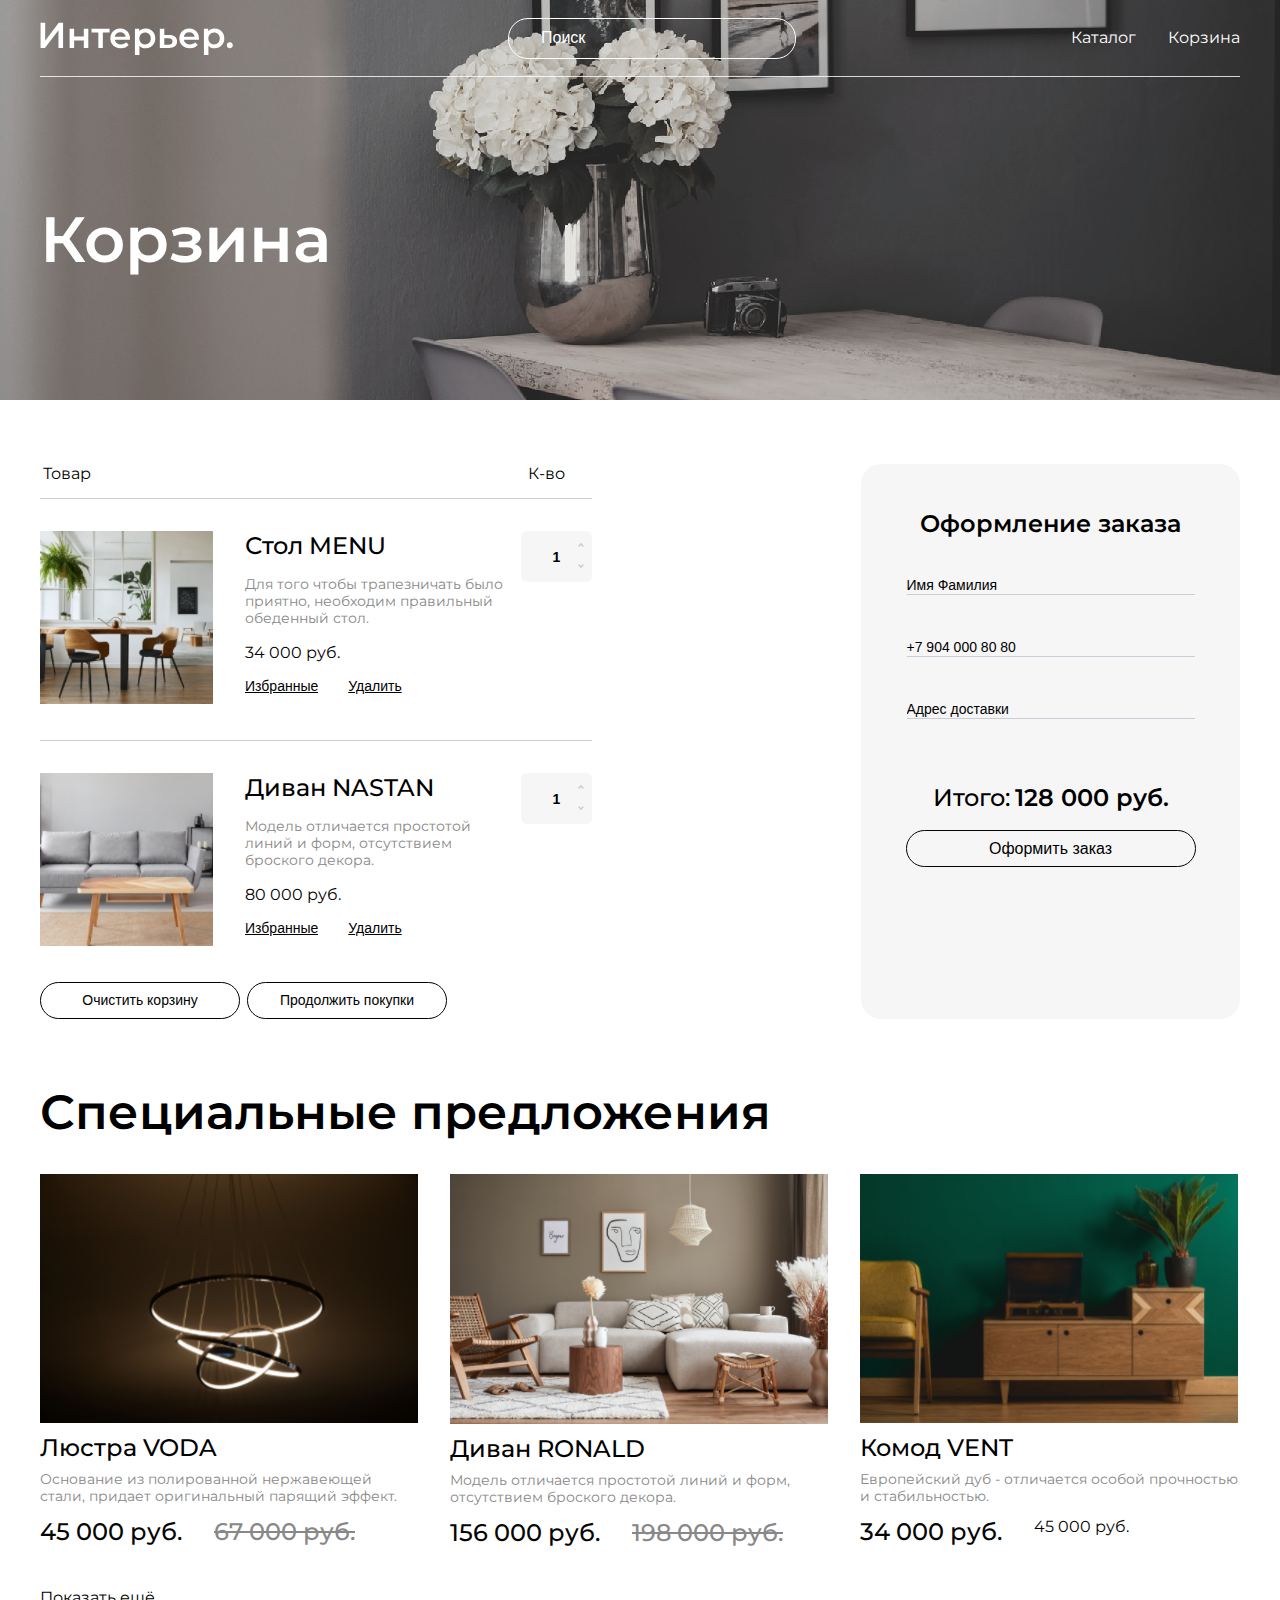
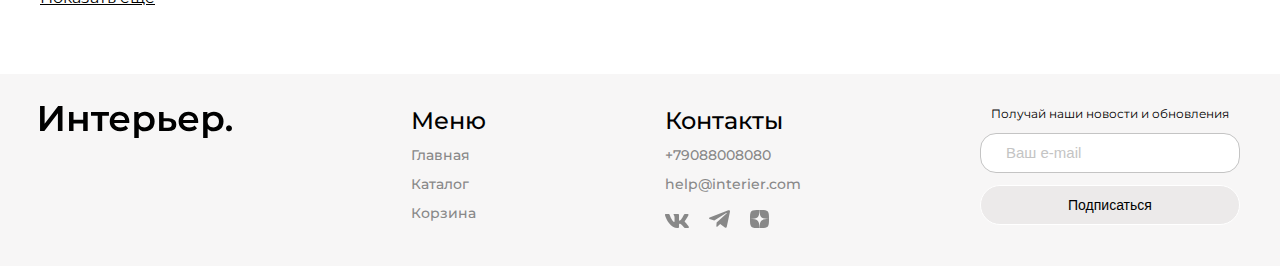
==== cart.html @ 62a512d7 "mob fix" ====
<!DOCTYPE html>
<html lang="en">

<head>
    <meta charset="UTF-8">
    <meta name="viewport" content="width=device-width, initial-scale=1.0">
    <title>Cart</title>
    <link rel="preconnect" href="https://fonts.googleapis.com">
    <link rel="preconnect" href="https://fonts.gstatic.com" crossorigin>
    <link href="https://fonts.googleapis.com/css2?family=Montserrat:ital,wght@0,100..900;1,100..900&display=swap"
        rel="stylesheet">
    <link rel="stylesheet" href="./CSS/style.css">
</head>

<body>
    <section class="cart-top center">

        <header class="cart-top__header">
            <img class="cart-top__header__img" src="./images/logo.svg" alt="Логотип нашей компании">

            <input class="cart-top__header__search" type="text" placeholder="Поиск">

            <nav>
                <ul class="menu">
                    <li><a class="menu__links" href="catalog.html">Каталог</a></li>
                    <li><a class="menu__links" href="pasced.hml">Корзина</a></li>
                </ul>
            </nav>
            <div class="top__header__menu-mobile">
                <a href="index.html"><img src="./images/search.svg" alt="search"></a>

                <a href="catalog.html"><img src="./images/catalog.svg" alt="catalog"></a>

                <a href="cart.html"><img src="./images/cart.svg" alt="cart"></a>
            </div>
        </header>
        <h1 class="cart-top__slogan">Корзина</h1>
    </section>

    <section class="cart-body center">
        <div class="cart">
            <div class="cart__heading">
                <p class="cart__heading__text">Товар</p>
                <p class="cart__heading__text">К-во</p>
            </div>
            <article class="cart__product">
                <div class="cart__product__box">
                    <div class="cart__product__box__img"><img src="./images/cart/product1.jpeg" alt=""></div>

                    <div class="cart__product__box__description">
                        <h2 class="cart__product__box__description__heading">Стол MENU</h2>
                        <p class="cart__product__box__description__info">Для того чтобы трапезничать было приятно,
                            необходим правильный обеденный стол.</p>
                        <p class="cart__product__box__description__price">34 000 руб.</p>
                        <div class="cart__product__box__description__button-box">
                            <input class="cart__product__box__description__button-box__button" type="button"
                                value="Избранные">
                            <input class="cart__product__box__description__button-box__button" type="button"
                                value="Удалить">
                        </div>
                    </div>
                </div>
                <div class="cart__product__count-box">
                    <input id="numberInput1" type="number" value="1" min="0" name="numberInput1" class="cart__product__count">
                    <button class="cart__product__imgup" onclick="numberInput1.stepUp()"><img src="./images/cart/valueUp.svg" alt="vlue-up"></button>
                    <button class="cart__product__imgdown" onclick="numberInput1.stepDown()"><img src="./images/cart/valueDown.svg" alt="value-down"></button>
                </div>
            </article>

            <article class="cart__product">
                <div class="cart__product__box">
                    <div class="cart__product__box__img"><img src="./images/cart/product2.jpeg" alt=""></div>

                    <div class="cart__product__box__description">
                        <h2 class="cart__product__box__description__heading">Диван NASTAN</h2>
                        <p class="cart__product__box__description__info">Модель отличается простотой линий и форм,
                            отсутствием броского декора.</p>
                        <p class="cart__product__box__description__price">80 000 руб.</p>
                        <div class="cart__product__box__description__button-box">
                            <input class="cart__product__box__description__button-box__button" type="button"
                                value="Избранные">
                            <input class="cart__product__box__description__button-box__button" type="button"
                                value="Удалить">
                        </div>
                    </div>

                </div>
                <div class="cart__product__count-box">
                    <input id="numberInput2" type="number" value="1" min="0" name="numberInput2" class="cart__product__count">
                    <button class="cart__product__imgup" onclick="numberInput2.stepUp()"><img src="./images/cart/valueUp.svg" alt="vlue-up"></button>
                    <button class="cart__product__imgdown" onclick="numberInput2.stepDown()"><img src="./images/cart/valueDown.svg" alt="value-down"></button>
                </div>
            </article>
            <div class="cart__button-box">
                <!-- <input class="cart__button-box__button" type="button" value="Очистить корзину"> -->
                <button class="cart__button-box__button" type="reset">Очистить корзину</button>
                
                <button class="cart__button-box__button">
                    <a class="cart__button-box__button__link" href="catalog.html">Продолжить покупки</a>
                </button>
            </div>
        </div>



        <form class="user-form" name="user-form" method="get">
            <h3 class="user-form__heading">Оформление заказа</h3>
            <div class="user-form__box">
                <input class="user-form__box__info" type="text" value="Имя Фамилия">
                <input class="user-form__box__info" type="tel" value="+7 904 000 80 80">
                <input class="user-form__box__info" type="text" value="Адрес доставки">
            </div>
            <div class="user-form__price-box">
                <p class="user-form__price-box__total">Итого:</p>
                <p class="user-form__price-box__price">128 000 руб.</p>
            </div>
            <button class="user-form__button" type="submit">Оформить заказ</button>
        </form>
    </section>


    <section class="product center">
        <h2 class="product__header__so">Специальные предложения</h2>
        <div class="product__content">
            <article class="product__content__box">
                <img class="product__content__box__img" src="./images/Rectangle22.png" alt="Фото товара">
                <a href="" class="product__content__box__header">Люстра VODA</a>
                <p class="product__content__box__description">Основание из полированной нержавеющей стали, придает
                    оригинальный
                    парящий эффект.</p>
                <div class="product__content__box__price-box">
                    <p class="product__content__box__price-box__price">45 000 руб.</p>
                    <p class="product__content__box__price-box__old-price">67 000 руб.</p>
                </div>
                <div class="product__content__box__icons">
                    <a href="#"><img src="./images/catalog/basic_heart_outline.svg" alt=""></a>
                    <a href="#"><img src="./images/catalog/Group4.svg" alt=""></a>
                </div>
            </article>

            <article class="product__content__box">
                <img class="product__content__box__img" src="./images/Rectangle23.png" alt="Фото товара">
                <a href="" class="product__content__box__header">Диван RONALD</a>
                <p class="product__content__box__description">Модель отличается простотой линий и форм, отсутствием
                    броского декора.
                </p>
                <div class="product__content__box__price-box">
                    <p class="product__content__box__price-box__price">156 000 руб.</p>
                    <p class="product__content__box__price-box__old-price">198 000 руб.</p>
                </div>
                <div class="product__content__box__icons">
                    <a href="#"><img src="./images/catalog/basic_heart_outline.svg" alt=""></a>
                    <a href="#"><img src="./images/catalog/Group4.svg" alt=""></a>
                </div>
            </article>

            <article class="product__content__box">
                <img class="product__content__box__img" src="./images/Rectangle24.png" alt="Фото товара">
                <a href="" class="product__content__box__header">Комод VENT</a>
                <p class="product__content__box__description">Европейский дуб - отличается особой прочностью и
                    стабильностью.</p>
                <div class="product__content__box__price-box">
                    <p class="product__content__box__price-box__price">34 000 руб.</p>
                    <p class="product__old-price">45 000 руб.</p>
                </div>
                <div class="product__content__box__icons">
                    <a href="#"><img src="./images/catalog/basic_heart_outline.svg" alt=""></a>
                    <a href="#"><img src="./images/catalog/Group4.svg" alt=""></a>
                </div>
            </article>

        </div>
    </section>

    <section class="linksBox center">
        <a class="linksBox__catalog-link" href="">Показать ещё</a>
    </section>

    <footer class="footer center">
        <img class="footer__img" src="./images/Logo-footer.svg" alt="Логотип нашей компании">

        <section class="footer__menu">
            <h3 class="footer__menu__header">Меню</h3>
            <nav>
                <ul class="footer__menu">
                    <li><a class="internal-links" href="./index.html">Главная</a></li>
                    <li><a class="internal-links" href="./catalog.html">Каталог</a></li>
                    <li><a class="internal-links" href="./cart.html">Корзина</a></li>
                </ul>
            </nav>
        </section>


        <!--Ссылки на контакты-->
        <section class="footer__contacts">
            <h4 class="footer__contacts__logo">Контакты</h4>

            <a class="footer__contacts__support" href="">+79088008080</a>
            <a class="footer__contacts__support" href="">help@interier.com</a>

            <div class="footer__contacts__links">
                <a class="footer__contacts__links__logo" href="./images/vk.svg">
                    <img class="footer__contacts__links__logo__imgVk" src="./images/vk.svg" alt="Логотип Вконтакте">
                </a>

                <a class="footer__contacts__links__logo" href="./images/telegram.svg">
                    <img class="footer__contacts__links__logo__imgTe" src="./images/telegram.svg" alt="Логотип Телеграмм">
                </a>

                <a class="footer__contacts__links__logo" href="./images/dzen.svg">
                    <img class="footer__contacts__links__logo__imgYa" src="./images/dzen.svg" alt="Логотип Яндекс Дзен">
                </a>
            </div>
        </section>

        <section>
            <form class="news">
                <p class="news__header">Получай наши новости и обновления</p>
                <input class="news__input-email" type="email" placeholder="Ваш e-mail">
                <button class="news__subscribe-button" type="submit">Подписаться</button>
            </form>
        </section>


    </footer>
</body>

</html>
---- CSS/style.css ----
* {
  margin: 0;
  padding: 0;
}

body {
  font-family: "Montserrat", sans-serif;
}

.center {
  padding-left: calc(50% - 600px);
  padding-right: calc(50% - 600px);
}

.top {
  background-image: url(../images/Back.png);
  background-repeat: no-repeat;
  background-position: center;
  background-size: cover;
  height: 735px;
}
.top__header {
  height: 76px;
  display: flex;
  flex-direction: row;
  justify-content: space-between;
  align-items: center;
  border-bottom: 0.5px solid rgba(255, 255, 255, 0.8);
}
.top__header__menu-mobile {
  display: none;
}
.top__header__search {
  width: 288px;
  height: 41px;
  box-sizing: border-box;
  border: 1px solid rgb(255, 255, 255);
  border-radius: 20px;
  background: transparent;
  padding-left: 32px;
}
.top__header__search::-moz-placeholder {
  color: rgb(255, 255, 255);
  font-size: 16px;
  font-weight: 400;
  line-height: 20px;
  text-align: left;
}
.top__header__search::placeholder {
  color: rgb(255, 255, 255);
  font-size: 16px;
  font-weight: 400;
  line-height: 20px;
  text-align: left;
}

.menu {
  list-style-type: none;
  display: flex;
  gap: 32px;
}
.menu__links {
  color: rgb(255, 255, 255);
  font-size: 16px;
  font-weight: 400;
  line-height: 20px;
  text-decoration: none;
}
.menu__links:hover {
  text-decoration: underline;
}

.internal-links {
  color: rgb(136, 136, 136);
  font-size: 14px;
  font-weight: 500;
  line-height: 17px;
  text-align: left;
  text-decoration: none;
}
.internal-links__catalog {
  line-height: 24px;
  font-size: 16px;
  line-height: 20px;
  color: #FFFFFF;
  text-decoration: underline;
}
.internal-links__catalog:hover {
  text-decoration: none;
}

.slogan__head {
  padding-top: 64px;
  padding-bottom: 16px;
  color: rgb(255, 255, 255);
  font-size: 64px;
  font-weight: 600;
  line-height: 70px;
  text-align: left;
  max-width: 767px;
}
.slogan__paragraphs {
  padding-bottom: 16px;
  color: rgb(255, 255, 255);
  font-size: 24px;
  font-weight: 400;
  line-height: 32px;
  text-align: left;
}
.slogan__links-catalog {
  color: rgb(255, 255, 255);
  font-size: 16px;
  font-weight: 400;
  line-height: 24px;
  text-align: left;
  text-decoration-line: underline;
}

.for-box {
  padding-top: 64px;
}
.for-box__heading {
  color: rgb(0, 0, 0);
  font-size: 48px;
  font-weight: 600;
  line-height: 59px;
}
.for-box__cards {
  margin-top: 32px;
  display: grid;
  gap: 32px;
  grid-template-columns: repeat(12, 1fr);
}
.for-box__cards__item {
  display: flex;
  height: 415px;
  grid-column: span 4;
  color: rgb(255, 255, 255);
  font-size: 34px;
  font-weight: 600;
  line-height: 41px;
  justify-content: center;
  align-items: center;
  text-decoration: none;
}
.for-box__cards__item__big {
  grid-column: span 6;
}
.for-box__cards__item__1 {
  background-image: url(../images/Relax.jpeg);
  background-repeat: no-repeat;
  background-position: center;
  background-size: cover;
}
.for-box__cards__item__2 {
  background-image: url(../images/Working.jpeg);
  background-repeat: no-repeat;
  background-position: center;
  background-size: cover;
}
.for-box__cards__item__3 {
  background-image: url(../images/Kitchen.jpeg);
  background-repeat: no-repeat;
  background-position: center;
  background-size: cover;
}
.for-box__cards__item__4 {
  background-image: url(../images/Children.jpeg);
  background-repeat: no-repeat;
  background-position: center;
  background-size: cover;
}
.for-box__cards__item__5 {
  background-image: url(../images/Bathroom.jpeg);
  background-repeat: no-repeat;
  background-position: center;
  background-size: cover;
}

.product__header__so {
  color: rgb(0, 0, 0);
  font-size: 48px;
  font-weight: 600;
  line-height: 59px;
  text-align: left;
  padding-top: 64px;
  padding-bottom: 32px;
}
.product__header {
  color: rgb(0, 0, 0);
  font-size: 48px;
  font-weight: 600;
  line-height: 59px;
  text-align: left;
  padding-top: 78px;
  padding-bottom: 32px;
}
.product__content {
  display: flex;
  gap: 48px 32px;
  flex-wrap: wrap;
}
.product__content__box {
  width: 378px;
  display: flex;
  flex-direction: column;
  flex-wrap: wrap;
  position: relative;
}
.product__content__box__img {
  width: 100%;
  background-repeat: no-repeat;
  background-position: center;
  background-size: cover;
}
.product__content__box__header {
  color: rgb(0, 0, 0);
  font-size: 24px;
  font-weight: 500;
  line-height: 29px;
  text-align: left;
  padding-top: 10px;
  padding-bottom: 9px;
  text-decoration: none;
}
.product__content__box__description {
  font-size: 14px;
  line-height: 17px;
  color: #888888;
  padding-bottom: 12px;
}
.product__content__box__price-box {
  display: flex;
  gap: 32px;
  justify-content: flex-start;
}
.product__content__box__price-box__price {
  font-weight: 500;
  font-size: 24px;
  line-height: 29px;
  color: #050505;
}
.product__content__box__price-box__old-price {
  font-weight: 500;
  font-size: 24px;
  line-height: 29px;
  text-decoration-line: line-through;
  color: #888888;
}
.product__content__box__icons {
  position: absolute;
  display: none;
  top: 10px;
  right: 10px;
  gap: 20px;
}
.product__content__box:hover .product__content__box__icons {
  display: flex;
}

.linksBox {
  padding-top: 39px;
  padding-bottom: 64px;
}
.linksBox__catalog-link {
  color: rgb(0, 0, 0);
  font-size: 16px;
  font-weight: 400;
  line-height: 24px;
  text-align: left;
}
.linksBox__catalog-link:hover {
  text-decoration: none;
}

.footer {
  font-weight: 500;
  font-size: 24px;
  line-height: 29px;
  color: #000000;
  display: flex;
  justify-content: space-between;
  align-items: flex-start;
  padding-top: 32px;
  padding-bottom: 32px;
  background: rgb(247, 246, 246);
}
.footer__menu {
  font-weight: 500;
  font-size: 14px;
  line-height: 17px;
  color: gray;
  text-decoration: none;
  list-style-type: none;
  display: flex;
  flex-direction: column;
  align-items: flex-start;
  gap: 12px;
  text-align: left;
}
.footer__menu__header {
  color: rgb(0, 0, 0);
  font-size: 24px;
  font-weight: 500;
  line-height: 29px;
  text-align: left;
}
.footer__contacts {
  display: flex;
  flex-direction: column;
  gap: 12px;
  align-items: flex-start;
}
.footer__contacts__logo {
  color: rgb(0, 0, 0);
  font-size: 24px;
  font-weight: 500;
  line-height: 29px;
  text-align: left;
}
.footer__contacts__support {
  text-decoration: none;
  color: rgb(136, 136, 136);
  font-size: 14px;
  font-weight: 500;
  line-height: 17px;
  text-align: left;
}
.footer__contacts__links {
  display: flex;
  flex-direction: row;
  gap: 20px;
  align-items: center;
}
.footer__contacts__links__logo {
  text-decoration: none;
  flex: none;
  order: 0;
  flex-grow: 0;
}
.footer__contacts__links__logo__imgVk {
  background-color: transparent;
}
.footer__contacts__links__logo__imgVk:hover {
  content: url(../images/vk-black.svg);
}
.footer__contacts__links__logo__imgTe {
  background-color: transparent;
}
.footer__contacts__links__logo__imgTe:hover {
  content: url(../images/Te-black.svg);
}
.footer__contacts__links__logo__imgYa {
  background-color: transparent;
}
.footer__contacts__links__logo__imgYa:hover {
  content: url(../images/Ya-black.svg);
}

.news {
  display: flex;
  flex-direction: column;
  align-items: center;
  font-size: 12px;
  font-weight: 400;
  line-height: 15px;
  text-align: left;
  gap: 12px;
}
.news__header {
  color: rgb(0, 0, 0);
  font-size: 12px;
  font-weight: 400;
  line-height: 15px;
}
.news__input-email {
  box-sizing: border-box;
  border: 1px solid rgb(196, 196, 196);
  border-radius: 16px;
  background: rgb(255, 255, 255);
  width: 260px;
  height: 40px;
}
.news__input-email::-moz-placeholder {
  color: rgb(196, 196, 196);
  font-size: 15px;
  font-weight: 400;
  line-height: 18px;
  padding-left: 25px;
}
.news__input-email::placeholder {
  color: rgb(196, 196, 196);
  font-size: 15px;
  font-weight: 400;
  line-height: 18px;
  padding-left: 25px;
}
.news__subscribe-button {
  background: rgba(222, 215, 215, 0.41);
  border: 1px solid #FFFFFF;
  box-sizing: border-box;
  border-radius: 20px;
  width: 260px;
  height: 40px;
  color: rgb(0, 0, 0);
  font-size: 14px;
  font-weight: 400;
  line-height: 17px;
}

.catalog-top {
  background-image: url(../images/catalog/Header.png);
  background-repeat: no-repeat;
  background-position: center;
  background-size: cover;
  height: 400px;
}
.catalog-top__header {
  height: 76px;
  display: flex;
  flex-direction: row;
  justify-content: space-between;
  align-items: center;
  border-bottom: 0.5px solid rgba(255, 255, 255, 0.8);
}
.catalog-top__header__menu-mobile {
  display: none;
}
.catalog-top__header__search {
  width: 288px;
  height: 41px;
  box-sizing: border-box;
  border: 1px solid rgb(255, 255, 255);
  border-radius: 20px;
  background: transparent;
  padding-left: 32px;
  padding-right: 203px;
}
.catalog-top__header__search::-moz-placeholder {
  color: rgb(255, 255, 255);
  font-size: 16px;
  font-weight: 400;
  line-height: 20px;
  text-align: left;
}
.catalog-top__header__search::placeholder {
  color: rgb(255, 255, 255);
  font-size: 16px;
  font-weight: 400;
  line-height: 20px;
  text-align: left;
}
.catalog-top__slogan {
  padding-top: 127px;
  padding-bottom: 126px;
  color: rgb(255, 255, 255);
  font-size: 64px;
  font-weight: 600;
  line-height: 70px;
  text-align: left;
}

.catalog {
  display: flex;
  flex-direction: row;
  justify-content: space-between;
  align-items: flex-start;
  flex-wrap: wrap;
  padding-top: 64px;
  padding-bottom: 41px;
}
.catalog__menu {
  text-decoration: none;
  list-style-type: none;
  display: flex;
  flex-direction: row;
  gap: 10px;
}
.catalog__menu__links {
  text-align: left;
  text-decoration: none;
  color: rgb(0, 0, 0);
  font-size: 16px;
  font-weight: 400;
  line-height: 32px;
  text-align: left;
}
.catalog__filter-box {
  display: flex;
  gap: 10px;
  position: relative;
}
.catalog__filter-box__filter:hover > .catalog__filter-box__filter__select {
  color: #FFFFFF;
}
.catalog__filter-box__filter-pop:hover > .catalog__filter-box__filter-pop__select {
  color: #FFFFFF;
}
.catalog__filter-box__filter {
  box-sizing: border-box;
  border: 1px solid rgb(196, 196, 196);
  border-radius: 20px;
  width: 182px;
  height: 40px;
  display: flex;
  flex-direction: row;
  align-items: center;
  justify-content: flex-end;
  overflow: hidden;
  transition: all 0.3s;
}
.catalog__filter-box__filter:hover {
  background-color: black;
  color: #FFFFFF;
}
.catalog__filter-box__filter:hover:after {
  content: "";
  width: 32px;
  position: absolute;
  z-index: 1;
  pointer-events: none;
  width: 0px;
  height: 0px;
  border-style: solid;
  border-width: 11px 11px 0 11px;
  border-color: #FFFFFF transparent transparent transparent;
  transform: rotate(0deg);
  margin-right: 22px;
}
.catalog__filter-box__filter__select {
  color: rgb(0, 0, 0);
  font-size: 16px;
  font-weight: 500;
  line-height: 20px;
  text-align: left;
  border: none;
  background: transparent;
  padding-right: 56px;
  outline: none;
  -webkit-appearance: none;
  -moz-appearance: none;
  appearance: none;
  transition: all 0.5s;
}
.catalog__filter-box__filter:after {
  content: "";
  width: 32px;
  position: absolute;
  z-index: 1;
  pointer-events: none;
  width: 0px;
  height: 0px;
  border-style: solid;
  border-width: 11px 11px 0 11px;
  border-color: #000000 transparent transparent transparent;
  transform: rotate(0deg);
  margin-right: 22px;
}
.catalog__filter-box__filter-pop {
  box-sizing: border-box;
  border: 1px solid rgb(196, 196, 196);
  border-radius: 20px;
  width: 227px;
  height: 40px;
  display: flex;
  flex-direction: row;
  align-items: center;
  justify-content: flex-end;
  overflow: hidden;
  transition: all 0.5s;
}
.catalog__filter-box__filter-pop:hover {
  background-color: black;
  color: #FFFFFF;
}
.catalog__filter-box__filter-pop:hover:after {
  content: "";
  width: 32px;
  position: absolute;
  z-index: 1;
  pointer-events: none;
  width: 0px;
  height: 0px;
  border-style: solid;
  border-width: 11px 11px 0 11px;
  border-color: #FFFFFF transparent transparent transparent;
  transform: rotate(0deg);
  margin-right: 22px;
}
.catalog__filter-box__filter-pop__select {
  color: rgb(0, 0, 0);
  font-size: 16px;
  font-weight: 500;
  line-height: 20px;
  text-align: left;
  border: none;
  background: transparent;
  padding-right: 56px;
  outline: none;
  -webkit-appearance: none;
  -moz-appearance: none;
  appearance: none;
  transition: all 0.5s;
}
.catalog__filter-box__filter-pop:after {
  content: "";
  width: 32px;
  position: absolute;
  z-index: 1;
  pointer-events: none;
  width: 0px;
  height: 0px;
  border-style: solid;
  border-width: 11px 11px 0 11px;
  border-color: #000000 transparent transparent transparent;
  transform: rotate(0deg);
  margin-right: 22px;
}
.catalog__filter-box__form {
  width: 541px;
  height: 548px;
  background: #FFFFFF;
  position: absolute;
  z-index: 1;
  padding-block: 40px;
  padding-inline: 48px;
  box-shadow: 10px 10px 20px gray;
  display: flex;
  justify-content: space-between;
  top: 54px;
  right: 0px;
}
.catalog__filter-box__form__left__delivery-time {
  display: flex;
  flex-direction: column;
  gap: 14px;
  color: rgb(0, 0, 0);
  font-size: 14px;
  font-weight: 400;
  line-height: 17px;
  text-align: left;
  border: none;
}
.catalog__filter-box__form__left__delivery-time__header {
  color: rgb(5, 5, 5);
  font-size: 16px;
  font-weight: 500;
  line-height: 20px;
  text-align: left;
  padding-bottom: 16px;
}
.catalog__filter-box__form__left__delivery-time__radio__input {
  display: none;
}
.catalog__filter-box__form__left__delivery-time__radio__input:checked + label:after {
  content: "";
  position: absolute;
  left: 2px;
  top: 30%;
  transform: translateY(-50%);
  transform: rotate(45deg) translateY(-50%);
  width: 5px;
  height: 10px;
  border: solid #000;
  border-width: 0 2px 2px 0;
}
.catalog__filter-box__form__left__delivery-time__radio__label {
  position: relative;
  padding-left: 25px;
  cursor: pointer;
}
.catalog__filter-box__form__left__delivery-time__radio__label:before {
  content: "";
  position: absolute;
  left: 0;
  top: 50%;
  transform: translateY(-50%);
  width: 15px;
  height: 15px;
  border: 2px solid #000;
  border-radius: 50%;
  background: #fff;
}
.catalog__filter-box__form__left__price {
  background: #FFFFFF;
  border: none;
  display: flex;
  flex-direction: column;
  gap: 14px;
}
.catalog__filter-box__form__left__price__header {
  padding-top: 32px;
  color: rgb(5, 5, 5);
  font-size: 16px;
  font-weight: 500;
  line-height: 20px;
  text-align: left;
}
.catalog__filter-box__form__left__price__paragraf {
  padding-top: 14px;
  color: rgb(0, 0, 0);
  font-size: 14px;
  font-weight: 400;
  line-height: 17px;
  text-align: left;
}
.catalog__filter-box__form__left__price__paragraf__value {
  border: none;
}
.catalog__filter-box__form__left__price__paragraf__value::-webkit-inner-spin-button {
  -webkit-appearance: none;
}
.catalog__filter-box__form__left__price__box {
  display: flex;
}
.catalog__filter-box__form__left__price__box__range {
  width: 190px;
  -webkit-appearance: none;
  -moz-appearance: none;
  appearance: none;
  pointer-events: none;
  outline: none;
}
.catalog__filter-box__form__left__price__box__range::-webkit-slider-runnable-track {
  height: 1px;
  width: 90px;
  border: 1px solid rgb(0, 0, 0);
  border-right: none;
  border-left: none;
  background-color: #fff;
}
.catalog__filter-box__form__left__price__box__range::-webkit-slider-thumb {
  background: rgb(0, 0, 0);
  border: 1px solid rgb(0, 0, 0);
  border-radius: 8px/100%;
  cursor: pointer;
  width: 8px;
  height: 8px;
  -webkit-appearance: none;
  margin-top: -4px;
  pointer-events: auto;
  outline: none;
}
.catalog__filter-box__form__left__price__box__range::-moz-range-track {
  height: 1px;
  border: 1px solid rgb(0, 0, 0);
  background-color: #fff;
}
.catalog__filter-box__form__left__price__box__range::-moz-range-thumb {
  background: rgb(0, 0, 0);
  border: 1px solid rgb(0, 0, 0);
  border-radius: 8px/100%;
  cursor: pointer;
  pointer-events: auto;
}
.catalog__filter-box__form__left__color {
  width: 190px;
  border: none;
  padding-top: 14px;
}
.catalog__filter-box__form__left__color__header {
  padding-top: 32px;
  color: rgb(5, 5, 5);
  font-size: 16px;
  font-weight: 500;
  line-height: 20px;
  text-align: left;
}
.catalog__filter-box__form__left__color__box {
  display: flex;
  flex-wrap: wrap;
  gap: 14px;
}
.catalog__filter-box__form__left__color__box__white__checkbox {
  display: none;
}
.catalog__filter-box__form__left__color__box__white__checkbox:checked + label:after {
  content: "";
  position: absolute;
  left: 2px;
  top: 30%;
  transform: translateY(-50%);
  transform: rotate(45deg) translateY(-50%);
  width: 5px;
  height: 10px;
  border: solid #000;
  border-width: 0 2px 2px 0;
}
.catalog__filter-box__form__left__color__box__white__label {
  position: relative;
  padding-left: 14px;
  cursor: pointer;
}
.catalog__filter-box__form__left__color__box__white__label:before {
  content: "";
  position: absolute;
  left: 0;
  top: 50%;
  transform: translateY(-50%);
  width: 15px;
  height: 15px;
  border: 2px solid black;
  background: #fff;
}
.catalog__filter-box__form__left__color__box__black__checkbox {
  display: none;
}
.catalog__filter-box__form__left__color__box__black__checkbox:checked + label:after {
  content: "";
  position: absolute;
  left: 2px;
  top: 30%;
  transform: translateY(-50%);
  transform: rotate(45deg) translateY(-50%);
  width: 5px;
  height: 10px;
  border: solid #fff;
  border-width: 0 2px 2px 0;
}
.catalog__filter-box__form__left__color__box__black__label {
  position: relative;
  padding-left: 14px;
  cursor: pointer;
}
.catalog__filter-box__form__left__color__box__black__label:before {
  content: "";
  position: absolute;
  left: 0;
  top: 50%;
  transform: translateY(-50%);
  width: 15px;
  height: 15px;
  border: 2px solid black;
  background: black;
}
.catalog__filter-box__form__left__color__box__grey__checkbox {
  display: none;
}
.catalog__filter-box__form__left__color__box__grey__checkbox:checked + label:after {
  content: "";
  position: absolute;
  left: 2px;
  top: 30%;
  transform: translateY(-50%);
  transform: rotate(45deg) translateY(-50%);
  width: 5px;
  height: 10px;
  border: solid #000;
  border-width: 0 2px 2px 0;
}
.catalog__filter-box__form__left__color__box__grey__label {
  position: relative;
  padding-left: 14px;
  cursor: pointer;
}
.catalog__filter-box__form__left__color__box__grey__label:before {
  content: "";
  position: absolute;
  left: 0;
  top: 50%;
  transform: translateY(-50%);
  width: 15px;
  height: 15px;
  border: 2px solid rgb(115, 115, 115);
  background: rgb(115, 115, 115);
}
.catalog__filter-box__form__left__color__box__red__checkbox {
  display: none;
}
.catalog__filter-box__form__left__color__box__red__checkbox:checked + label:after {
  content: "";
  position: absolute;
  left: 2px;
  top: 30%;
  transform: translateY(-50%);
  transform: rotate(45deg) translateY(-50%);
  width: 5px;
  height: 10px;
  border: solid #000;
  border-width: 0 2px 2px 0;
}
.catalog__filter-box__form__left__color__box__red__label {
  position: relative;
  padding-left: 14px;
  cursor: pointer;
}
.catalog__filter-box__form__left__color__box__red__label:before {
  content: "";
  position: absolute;
  left: 0;
  top: 50%;
  transform: translateY(-50%);
  width: 15px;
  height: 15px;
  border: 2px solid rgb(255, 0, 0);
  background: rgb(255, 0, 0);
}
.catalog__filter-box__form__left__color__box__orange__checkbox {
  display: none;
}
.catalog__filter-box__form__left__color__box__orange__checkbox:checked + label:after {
  content: "";
  position: absolute;
  left: 2px;
  top: 30%;
  transform: translateY(-50%);
  transform: rotate(45deg) translateY(-50%);
  width: 5px;
  height: 10px;
  border: solid #000;
  border-width: 0 2px 2px 0;
}
.catalog__filter-box__form__left__color__box__orange__label {
  position: relative;
  padding-left: 14px;
  cursor: pointer;
}
.catalog__filter-box__form__left__color__box__orange__label:before {
  content: "";
  position: absolute;
  left: 0;
  top: 50%;
  transform: translateY(-50%);
  width: 15px;
  height: 15px;
  border: 2px solid rgb(255, 122, 65);
  background: rgb(255, 122, 65);
}
.catalog__filter-box__form__left__color__box__yellow__checkbox {
  display: none;
}
.catalog__filter-box__form__left__color__box__yellow__checkbox:checked + label:after {
  content: "";
  position: absolute;
  left: 2px;
  top: 30%;
  transform: translateY(-50%);
  transform: rotate(45deg) translateY(-50%);
  width: 5px;
  height: 10px;
  border: solid #000;
  border-width: 0 2px 2px 0;
}
.catalog__filter-box__form__left__color__box__yellow__label {
  position: relative;
  padding-left: 14px;
  cursor: pointer;
}
.catalog__filter-box__form__left__color__box__yellow__label:before {
  content: "";
  position: absolute;
  left: 0;
  top: 50%;
  transform: translateY(-50%);
  width: 15px;
  height: 15px;
  border: 2px solid rgb(242, 203, 1);
  background: rgb(242, 203, 1);
}
.catalog__filter-box__form__left__color__box__green__checkbox {
  display: none;
}
.catalog__filter-box__form__left__color__box__green__checkbox:checked + label:after {
  content: "";
  position: absolute;
  left: 2px;
  top: 30%;
  transform: translateY(-50%);
  transform: rotate(45deg) translateY(-50%);
  width: 5px;
  height: 10px;
  border: solid #000;
  border-width: 0 2px 2px 0;
}
.catalog__filter-box__form__left__color__box__green__label {
  position: relative;
  padding-left: 14px;
  cursor: pointer;
}
.catalog__filter-box__form__left__color__box__green__label:before {
  content: "";
  position: absolute;
  left: 0;
  top: 50%;
  transform: translateY(-50%);
  width: 15px;
  height: 15px;
  border: 2px solid rgb(0, 191, 42);
  background: rgb(0, 191, 42);
}
.catalog__filter-box__form__left__color__box__light-green__checkbox {
  display: none;
}
.catalog__filter-box__form__left__color__box__light-green__checkbox:checked + label:after {
  content: "";
  position: absolute;
  left: 2px;
  top: 30%;
  transform: translateY(-50%);
  transform: rotate(45deg) translateY(-50%);
  width: 5px;
  height: 10px;
  border: solid #000;
  border-width: 0 2px 2px 0;
}
.catalog__filter-box__form__left__color__box__light-green__label {
  position: relative;
  padding-left: 14px;
  cursor: pointer;
}
.catalog__filter-box__form__left__color__box__light-green__label:before {
  content: "";
  position: absolute;
  left: 0;
  top: 50%;
  transform: translateY(-50%);
  width: 15px;
  height: 15px;
  border: 2px solid rgb(28, 204, 151);
  background: rgb(28, 204, 151);
}
.catalog__filter-box__form__left__color__box__light-blue__checkbox {
  display: none;
}
.catalog__filter-box__form__left__color__box__light-blue__checkbox:checked + label:after {
  content: "";
  position: absolute;
  left: 2px;
  top: 30%;
  transform: translateY(-50%);
  transform: rotate(45deg) translateY(-50%);
  width: 5px;
  height: 10px;
  border: solid #000;
  border-width: 0 2px 2px 0;
}
.catalog__filter-box__form__left__color__box__light-blue__label {
  position: relative;
  padding-left: 14px;
  cursor: pointer;
}
.catalog__filter-box__form__left__color__box__light-blue__label:before {
  content: "";
  position: absolute;
  left: 0;
  top: 50%;
  transform: translateY(-50%);
  width: 15px;
  height: 15px;
  border: 2px solid rgb(0, 159, 227);
  background: rgb(0, 159, 227);
}
.catalog__filter-box__form__left__color__box__blue__checkbox {
  display: none;
}
.catalog__filter-box__form__left__color__box__blue__checkbox:checked + label:after {
  content: "";
  position: absolute;
  left: 2px;
  top: 30%;
  transform: translateY(-50%);
  transform: rotate(45deg) translateY(-50%);
  width: 5px;
  height: 10px;
  border: solid #000;
  border-width: 0 2px 2px 0;
}
.catalog__filter-box__form__left__color__box__blue__label {
  position: relative;
  padding-left: 14px;
  cursor: pointer;
}
.catalog__filter-box__form__left__color__box__blue__label:before {
  content: "";
  position: absolute;
  left: 0;
  top: 50%;
  transform: translateY(-50%);
  width: 15px;
  height: 15px;
  border: 2px solid rgb(0, 10, 248);
  background: rgb(0, 10, 248);
}
.catalog__filter-box__form__left__color__box__light-purple__checkbox {
  display: none;
}
.catalog__filter-box__form__left__color__box__light-purple__checkbox:checked + label:after {
  content: "";
  position: absolute;
  left: 2px;
  top: 30%;
  transform: translateY(-50%);
  transform: rotate(45deg) translateY(-50%);
  width: 5px;
  height: 10px;
  border: solid #000;
  border-width: 0 2px 2px 0;
}
.catalog__filter-box__form__left__color__box__light-purple__label {
  position: relative;
  padding-left: 14px;
  cursor: pointer;
}
.catalog__filter-box__form__left__color__box__light-purple__label:before {
  content: "";
  position: absolute;
  left: 0;
  top: 50%;
  transform: translateY(-50%);
  width: 15px;
  height: 15px;
  border: 2px solid rgb(103, 16, 214);
  background: rgb(103, 16, 214);
}
.catalog__filter-box__form__left__color__box__purple__checkbox {
  display: none;
}
.catalog__filter-box__form__left__color__box__purple__checkbox:checked + label:after {
  content: "";
  position: absolute;
  left: 2px;
  top: 30%;
  transform: translateY(-50%);
  transform: rotate(45deg) translateY(-50%);
  width: 5px;
  height: 10px;
  border: solid #000;
  border-width: 0 2px 2px 0;
}
.catalog__filter-box__form__left__color__box__purple__label {
  position: relative;
  padding-left: 14px;
  cursor: pointer;
}
.catalog__filter-box__form__left__color__box__purple__label:before {
  content: "";
  position: absolute;
  left: 0;
  top: 50%;
  transform: translateY(-50%);
  width: 15px;
  height: 15px;
  border: 2px solid rgb(157, 13, 181);
  background: rgb(157, 13, 181);
}
.catalog__filter-box__form__left__color__box__light-pink__checkbox {
  display: none;
}
.catalog__filter-box__form__left__color__box__light-pink__checkbox:checked + label:after {
  content: "";
  position: absolute;
  left: 2px;
  top: 30%;
  transform: translateY(-50%);
  transform: rotate(45deg) translateY(-50%);
  width: 5px;
  height: 10px;
  border: solid #000;
  border-width: 0 2px 2px 0;
}
.catalog__filter-box__form__left__color__box__light-pink__label {
  position: relative;
  padding-left: 14px;
  cursor: pointer;
}
.catalog__filter-box__form__left__color__box__light-pink__label:before {
  content: "";
  position: absolute;
  left: 0;
  top: 50%;
  transform: translateY(-50%);
  width: 15px;
  height: 15px;
  border: 2px solid rgb(216, 154, 255);
  background: rgb(216, 154, 255);
}
.catalog__filter-box__form__left__color__box__pink__checkbox {
  display: none;
}
.catalog__filter-box__form__left__color__box__pink__checkbox:checked + label:after {
  content: "";
  position: absolute;
  left: 2px;
  top: 30%;
  transform: translateY(-50%);
  transform: rotate(45deg) translateY(-50%);
  width: 5px;
  height: 10px;
  border: solid #000;
  border-width: 0 2px 2px 0;
}
.catalog__filter-box__form__left__color__box__pink__label {
  position: relative;
  padding-left: 14px;
  cursor: pointer;
}
.catalog__filter-box__form__left__color__box__pink__label:before {
  content: "";
  position: absolute;
  left: 0;
  top: 50%;
  transform: translateY(-50%);
  width: 15px;
  height: 15px;
  border: 2px solid rgb(255, 101, 166);
  background: rgb(255, 101, 166);
}
.catalog__filter-box__form__right {
  display: flex;
  flex-direction: column;
  justify-content: space-between;
  align-items: flex-end;
}
.catalog__filter-box__form__right__room {
  display: flex;
  flex-direction: column;
  gap: 14px;
  color: rgb(0, 0, 0);
  font-size: 14px;
  font-weight: 400;
  line-height: 17px;
  text-align: left;
  border: none;
  width: 190px;
}
.catalog__filter-box__form__right__room__header {
  color: rgb(5, 5, 5);
  font-size: 16px;
  font-weight: 500;
  line-height: 20px;
  text-align: left;
}
.catalog__filter-box__form__right__room__box {
  color: rgb(0, 0, 0);
  font-size: 14px;
  font-weight: 400;
  line-height: 17px;
  text-align: left;
  padding-top: 15px;
  display: flex;
  flex-direction: column;
  gap: 14px;
}
.catalog__filter-box__form__right__room__box__kitchen__checkbox {
  display: none;
}
.catalog__filter-box__form__right__room__box__kitchen__checkbox:checked + label:after {
  content: "";
  position: absolute;
  left: 2px;
  top: 30%;
  transform: translateY(-50%);
  transform: rotate(45deg) translateY(-50%);
  width: 5px;
  height: 10px;
  border: solid #000;
  border-width: 0 2px 2px 0;
}
.catalog__filter-box__form__right__room__box__kitchen__label {
  position: relative;
  padding-left: 25px;
  cursor: pointer;
}
.catalog__filter-box__form__right__room__box__kitchen__label:before {
  content: "";
  position: absolute;
  left: 0;
  top: 50%;
  transform: translateY(-50%);
  width: 15px;
  height: 15px;
  border: 2px solid black;
  background: #fff;
}
.catalog__filter-box__form__right__room__box__bathroom__checkbox {
  display: none;
}
.catalog__filter-box__form__right__room__box__bathroom__checkbox:checked + label:after {
  content: "";
  position: absolute;
  left: 2px;
  top: 30%;
  transform: translateY(-50%);
  transform: rotate(45deg) translateY(-50%);
  width: 5px;
  height: 10px;
  border: solid #000;
  border-width: 0 2px 2px 0;
}
.catalog__filter-box__form__right__room__box__bathroom__label {
  position: relative;
  padding-left: 25px;
  cursor: pointer;
}
.catalog__filter-box__form__right__room__box__bathroom__label:before {
  content: "";
  position: absolute;
  left: 0;
  top: 50%;
  transform: translateY(-50%);
  width: 15px;
  height: 15px;
  border: 2px solid black;
  background: #fff;
}
.catalog__filter-box__form__right__room__box__children__checkbox {
  display: none;
}
.catalog__filter-box__form__right__room__box__children__checkbox:checked + label:after {
  content: "";
  position: absolute;
  left: 2px;
  top: 30%;
  transform: translateY(-50%);
  transform: rotate(45deg) translateY(-50%);
  width: 5px;
  height: 10px;
  border: solid #000;
  border-width: 0 2px 2px 0;
}
.catalog__filter-box__form__right__room__box__children__label {
  position: relative;
  padding-left: 25px;
  cursor: pointer;
}
.catalog__filter-box__form__right__room__box__children__label:before {
  content: "";
  position: absolute;
  left: 0;
  top: 50%;
  transform: translateY(-50%);
  width: 15px;
  height: 15px;
  border: 2px solid black;
  background: #fff;
}
.catalog__filter-box__form__right__room__box__office__checkbox {
  display: none;
}
.catalog__filter-box__form__right__room__box__office__checkbox:checked + label:after {
  content: "";
  position: absolute;
  left: 2px;
  top: 30%;
  transform: translateY(-50%);
  transform: rotate(45deg) translateY(-50%);
  width: 5px;
  height: 10px;
  border: solid #000;
  border-width: 0 2px 2px 0;
}
.catalog__filter-box__form__right__room__box__office__label {
  position: relative;
  padding-left: 25px;
  cursor: pointer;
}
.catalog__filter-box__form__right__room__box__office__label:before {
  content: "";
  position: absolute;
  left: 0;
  top: 50%;
  transform: translateY(-50%);
  width: 15px;
  height: 15px;
  border: 2px solid black;
  background: #fff;
}
.catalog__filter-box__form__right__room__box__living__checkbox {
  display: none;
}
.catalog__filter-box__form__right__room__box__living__checkbox:checked + label:after {
  content: "";
  position: absolute;
  left: 2px;
  top: 30%;
  transform: translateY(-50%);
  transform: rotate(45deg) translateY(-50%);
  width: 5px;
  height: 10px;
  border: solid #000;
  border-width: 0 2px 2px 0;
}
.catalog__filter-box__form__right__room__box__living__label {
  position: relative;
  padding-left: 25px;
  cursor: pointer;
}
.catalog__filter-box__form__right__room__box__living__label:before {
  content: "";
  position: absolute;
  left: 0;
  top: 50%;
  transform: translateY(-50%);
  width: 15px;
  height: 15px;
  border: 2px solid black;
  background: #fff;
}
.catalog__filter-box__form__right__room__box__hallway__checkbox {
  display: none;
}
.catalog__filter-box__form__right__room__box__hallway__checkbox:checked + label:after {
  content: "";
  position: absolute;
  left: 2px;
  top: 30%;
  transform: translateY(-50%);
  transform: rotate(45deg) translateY(-50%);
  width: 5px;
  height: 10px;
  border: solid #000;
  border-width: 0 2px 2px 0;
}
.catalog__filter-box__form__right__room__box__hallway__label {
  position: relative;
  padding-left: 25px;
  cursor: pointer;
}
.catalog__filter-box__form__right__room__box__hallway__label:before {
  content: "";
  position: absolute;
  left: 0;
  top: 50%;
  transform: translateY(-50%);
  width: 15px;
  height: 15px;
  border: 2px solid black;
  background: #fff;
}
.catalog__filter-box__form__right__room__box__bedroom__checkbox {
  display: none;
}
.catalog__filter-box__form__right__room__box__bedroom__checkbox:checked + label:after {
  content: "";
  position: absolute;
  left: 2px;
  top: 30%;
  transform: translateY(-50%);
  transform: rotate(45deg) translateY(-50%);
  width: 5px;
  height: 10px;
  border: solid #000;
  border-width: 0 2px 2px 0;
}
.catalog__filter-box__form__right__room__box__bedroom__label {
  position: relative;
  padding-left: 25px;
  cursor: pointer;
}
.catalog__filter-box__form__right__room__box__bedroom__label:before {
  content: "";
  position: absolute;
  left: 0;
  top: 50%;
  transform: translateY(-50%);
  width: 15px;
  height: 15px;
  border: 2px solid black;
  background: #fff;
}
.catalog__filter-box__form__right__room__box__wardrobe__checkbox {
  display: none;
}
.catalog__filter-box__form__right__room__box__wardrobe__checkbox:checked + label:after {
  content: "";
  position: absolute;
  left: 2px;
  top: 30%;
  transform: translateY(-50%);
  transform: rotate(45deg) translateY(-50%);
  width: 5px;
  height: 10px;
  border: solid #000;
  border-width: 0 2px 2px 0;
}
.catalog__filter-box__form__right__room__box__wardrobe__label {
  position: relative;
  padding-left: 25px;
  cursor: pointer;
}
.catalog__filter-box__form__right__room__box__wardrobe__label:before {
  content: "";
  position: absolute;
  left: 0;
  top: 50%;
  transform: translateY(-50%);
  width: 15px;
  height: 15px;
  border: 2px solid black;
  background: #fff;
}
.catalog__filter-box__form__right__room__box__cottage__checkbox {
  display: none;
}
.catalog__filter-box__form__right__room__box__cottage__checkbox:checked + label:after {
  content: "";
  position: absolute;
  left: 2px;
  top: 30%;
  transform: translateY(-50%);
  transform: rotate(45deg) translateY(-50%);
  width: 5px;
  height: 10px;
  border: solid #000;
  border-width: 0 2px 2px 0;
}
.catalog__filter-box__form__right__room__box__cottage__label {
  position: relative;
  padding-left: 25px;
  cursor: pointer;
}
.catalog__filter-box__form__right__room__box__cottage__label:before {
  content: "";
  position: absolute;
  left: 0;
  top: 50%;
  transform: translateY(-50%);
  width: 15px;
  height: 15px;
  border: 2px solid black;
  background: #fff;
}
.catalog__filter-box__form__right__room__box__lighting__checkbox {
  display: none;
}
.catalog__filter-box__form__right__room__box__lighting__checkbox:checked + label:after {
  content: "";
  position: absolute;
  left: 2px;
  top: 30%;
  transform: translateY(-50%);
  transform: rotate(45deg) translateY(-50%);
  width: 5px;
  height: 10px;
  border: solid #000;
  border-width: 0 2px 2px 0;
}
.catalog__filter-box__form__right__room__box__lighting__label {
  position: relative;
  padding-left: 25px;
  cursor: pointer;
}
.catalog__filter-box__form__right__room__box__lighting__label:before {
  content: "";
  position: absolute;
  left: 0;
  top: 50%;
  transform: translateY(-50%);
  width: 15px;
  height: 15px;
  border: 2px solid black;
  background: #fff;
}
.catalog__filter-box__form__right__button {
  background: #FFFFFF;
  border: 1px solid rgb(4, 4, 4);
  box-sizing: border-box;
  border-radius: 20px;
  width: 190px;
  height: 40px;
  color: rgb(0, 0, 0);
  font-size: 16px;
  font-weight: 400;
  line-height: 20px;
  text-align: center;
  transition: all 0.5s;
}
.catalog__filter-box__form__right__button:hover {
  background-color: black;
  color: #FFFFFF;
}

.min {
  position: relative;
}

.max {
  position: absolute;
}

.cart-top {
  background-image: url(../images/cart/header.jpeg);
  background-repeat: no-repeat;
  background-position: center;
  background-size: cover;
  height: 400px;
}
.cart-top__header {
  height: 76px;
  display: flex;
  flex-direction: row;
  justify-content: space-between;
  align-items: center;
  border-bottom: 0.5px solid rgba(255, 255, 255, 0.8);
}
.cart-top__header__search {
  width: 288px;
  height: 41px;
  box-sizing: border-box;
  border: 1px solid rgb(255, 255, 255);
  border-radius: 20px;
  background: transparent;
  padding-left: 32px;
  padding-right: 203px;
}
.cart-top__header__search::-moz-placeholder {
  color: rgb(255, 255, 255);
  font-size: 16px;
  font-weight: 400;
  line-height: 20px;
  text-align: left;
}
.cart-top__header__search::placeholder {
  color: rgb(255, 255, 255);
  font-size: 16px;
  font-weight: 400;
  line-height: 20px;
  text-align: left;
}
.cart-top__slogan {
  padding-top: 127px;
  padding-bottom: 126px;
  color: rgb(255, 255, 255);
  font-size: 64px;
  font-weight: 600;
  line-height: 70px;
  text-align: left;
}

.cart-body {
  display: flex;
  gap: 32px;
  justify-content: space-between;
}

.cart {
  margin-top: 64px;
}
.cart__heading {
  display: flex;
  justify-content: space-between;
  max-width: 756px;
  padding-bottom: 14px;
  padding-right: 27px;
  padding-left: 3px;
  color: rgb(0, 0, 0);
  font-size: 16px;
  font-weight: 400;
  line-height: 20px;
}
.cart__product {
  max-width: 786px;
  display: flex;
  justify-content: space-between;
  padding-top: 32px;
  padding-bottom: 32px;
  border-top: 0.5px solid rgb(202, 205, 216);
}
.cart__product__count-box {
  position: relative;
}
.cart__product__imgup {
  position: absolute;
  display: flex;
  flex-direction: column;
  right: 3px;
  top: 6px;
  border: none;
  background: #F7F6F6;
}
.cart__product__imgdown {
  position: absolute;
  display: flex;
  flex-direction: column;
  right: 3px;
  top: 27px;
  border: none;
  background: #F7F6F6;
}
.cart__product__count {
  position: relative;
  color: rgb(0, 0, 0);
  font-size: 14px;
  font-weight: 600;
  line-height: 210%;
  text-align: center;
  width: 71px;
  height: 51px;
  border-radius: 6px;
  border: none;
  background: #F7F6F6;
  cursor: pointer;
}
.cart__product__count::-webkit-outer-spin-button, .cart__product__count::-webkit-inner-spin-button {
  -webkit-appearance: none;
}
.cart__product__box {
  display: flex;
  gap: 32px;
  justify-content: space-between;
}
.cart__product__box__description {
  display: flex;
  flex-direction: column;
  gap: 16px;
}
.cart__product__box__description__heading {
  color: rgb(0, 0, 0);
  font-size: 24px;
  font-weight: 500;
  line-height: 29px;
  text-align: left;
}
.cart__product__box__description__info {
  color: rgb(136, 136, 136);
  font-size: 14px;
  font-weight: 400;
  line-height: 17px;
  text-align: left;
  width: 276px;
}
.cart__product__box__description__button-box {
  display: flex;
  gap: 30px;
}
.cart__product__box__description__button-box__button {
  color: rgb(0, 0, 0);
  font-size: 14px;
  font-weight: 400;
  text-decoration: underline;
  background: none;
  border: none;
}
.cart__product__box__description__button-box__button:active {
  text-decoration: none;
}
.cart__button-box {
  display: flex;
  gap: 7px;
}
.cart__button-box__button {
  box-sizing: border-box;
  background-color: #FFFFFF;
  border: 1px solid rgb(0, 0, 0);
  border-radius: 50px;
  width: 200px;
  height: 37px;
  font-size: 14px;
  font-weight: 400;
  line-height: 17px;
}
.cart__button-box__button__link {
  color: rgb(0, 0, 0);
  font-size: 14px;
  font-weight: 400;
  line-height: 17px;
  text-align: center;
  text-decoration: none;
}
.cart__button-box__button__link:active {
  color: #FFFFFF;
}
.cart__button-box__button:active {
  background-color: black;
  color: #FFFFFF;
}

.user-form {
  border-radius: 20px;
  background: rgb(247, 246, 246);
  padding-top: 42px;
  margin-top: 64px;
  display: flex;
  flex-direction: column;
  align-items: center;
  width: 379px;
}
.user-form__heading {
  color: rgb(0, 0, 0);
  font-size: 24px;
  font-weight: 600;
  line-height: 36px;
}
.user-form__box {
  display: flex;
  flex-direction: column;
  gap: 44px;
  margin-top: 35px;
}
.user-form__box__info {
  width: 288px;
  color: rgb(0, 0, 0);
  font-size: 14px;
  font-weight: 400;
  line-height: 17px;
  border: none;
  background: rgb(247, 246, 246);
  border-bottom: 1px solid rgb(202, 205, 216);
}
.user-form__price-box {
  display: flex;
  gap: 5px;
  margin-top: 64px;
}
.user-form__price-box__total {
  color: rgb(0, 0, 0);
  font-size: 24px;
  font-weight: 500;
  line-height: 29px;
  text-align: center;
}
.user-form__price-box__price {
  color: rgb(0, 0, 0);
  font-size: 24px;
  font-weight: 600;
  line-height: 29px;
  text-align: center;
}
.user-form__button {
  margin-top: 18px;
  box-sizing: border-box;
  border: 1px solid rgb(4, 4, 4);
  background: rgb(247, 246, 246);
  border-radius: 50px;
  width: 290px;
  height: 37px;
  display: flex;
  flex-direction: row;
  align-items: center;
  justify-content: center;
  color: rgb(0, 0, 0);
  font-size: 16px;
  font-weight: 400;
  line-height: 20px;
}
.user-form__button:active {
  background: gray;
}

@media (max-width: 1024px) {
  .center {
    padding-left: calc(50% - 393px);
    padding-right: calc(50% - 393px);
  }
  .for-box__cards__item {
    max-height: 268px;
  }
  .product__content {
    gap: 38px 29px;
  }
  .footer__img {
    display: none;
  }
  .cart-body {
    flex-direction: column;
  }
  .user-form {
    min-height: 556px;
  }
}
@media (max-width: 768px) {
  .center {
    padding-left: 24px;
    padding-right: 24px;
  }
  .product__content__box {
    max-width: 345px;
  }
  .product__header,
  .product__header__so {
    font-size: 46px;
  }
  .slogan__head {
    font-size: 61px;
  }
}
@media (max-width: 698px) {
  .center {
    padding-left: 16px;
    padding-right: 16px;
  }
  .top {
    background-image: url(../images/Back-mobile.png);
    background-position: left;
  }
  .top__header {
    border: none;
    padding-top: 32px;
  }
  .top__header__search {
    display: none;
  }
  .top__header__img {
    max-width: 99px;
  }
  .top__header__menu-mobile {
    display: block;
    display: flex;
    gap: 32px;
    align-items: center;
  }
  .menu {
    display: none;
  }
  .slogan {
    display: flex;
    flex-direction: column;
  }
  .slogan__head {
    font-size: 48px;
    padding-top: 29px;
    text-align: center;
    line-height: 59px;
  }
  .slogan__paragraphs {
    font-size: 16px;
    text-align: center;
  }
  .slogan__links-catalog {
    font-size: 14px;
    text-align: center;
  }
  .for-box {
    padding-top: 32px;
  }
  .for-box__heading {
    font-size: 24px;
    line-height: 29px;
  }
  .for-box__cards {
    gap: 16px 0px;
    grid-template-columns: repeat(1, 1fr);
  }
  .for-box__cards__item {
    max-height: 375px;
  }
  .for-box__cards__item__big {
    max-height: 244px;
  }
  .product__content {
    gap: 32px 0px;
    justify-content: center;
  }
  .product__header__so {
    font-size: 24px;
    line-height: 29px;
    padding-top: 32px;
    padding-bottom: 32px;
  }
  .product__content__box__header {
    font-size: 18px;
    line-height: 22px;
  }
  .product__content__box__description {
    padding-bottom: 8px;
  }
  .product__content__box__price-box__price {
    font-size: 18px;
    line-height: 22px;
  }
  .product__content__box__price-box__old-price {
    font-size: 18px;
    line-height: 22px;
  }
  .product__header {
    font-size: 24px;
    line-height: 29px;
    padding-top: 36px;
    padding-bottom: 32px;
  }
  .linksBox {
    padding-top: 36px;
    padding-bottom: 32px;
  }
  .footer {
    flex-wrap: wrap;
    gap: 2rem 8rem;
    justify-content: center;
  }
  .footer__contacts__links {
    display: none;
  }
  .catalog-top {
    background-image: url(../images/catalog/header-mobile.png);
    background-position: left;
  }
  .catalog-top__header {
    border: none;
    padding-top: 32px;
  }
  .catalog-top__header__search {
    display: none;
  }
  .catalog-top__header__img {
    max-width: 99px;
  }
  .catalog-top__header__menu-mobile {
    display: block;
    display: flex;
    gap: 32px;
    align-items: center;
  }
  .catalog-top__slogan {
    font-size: 48px;
    padding-top: 82px;
    text-align: center;
    line-height: 59px;
  }
  .catalog {
    padding-top: 32px;
    padding-bottom: 32px;
    flex-direction: column;
  }
  .catalog__menu__links {
    font-size: 14px;
  }
  .catalog__filter-box {
    flex-direction: column-reverse;
    padding-top: 14px;
  }
  .catalog__filter-box__filter-pop {
    max-width: 203px;
  }
  .catalog__filter-box__filter-pop__select {
    font-size: 14px;
    line-height: 17px;
  }
  .catalog__filter-box__filter {
    max-width: 164px;
  }
  .catalog__filter-box__filter__select {
    font-size: 14px;
    line-height: 17px;
  }
  .catalog__filter-box__form {
    width: auto;
    height: auto;
    top: 115px;
    right: -72px;
    display: flex;
    flex-direction: column;
    align-items: flex-start;
    gap: 32px;
  }
  .catalog__filter-box__form__right__button {
    margin-top: 32px;
  }
  .cart-body {
    align-items: center;
  }
  .cart-top {
    background-image: url(../images/cart/back-mobile.png);
    background-position: right;
  }
  .cart-top__header {
    border: none;
    padding-top: 32px;
  }
  .cart-top__header__search {
    display: none;
  }
  .cart-top__header__img {
    max-width: 99px;
  }
  .cart-top__header__menu-mobile {
    display: block;
    display: flex;
    gap: 32px;
    align-items: center;
  }
  .cart-top__slogan {
    font-size: 48px;
    padding-top: 82px;
    text-align: center;
    line-height: 59px;
  }
  .cart__product__box__img {
    display: none;
  }
  .cart__product__box__description__heading {
    font-size: 18px;
    line-height: 22px;
  }
  .cart__product__box__description__info {
    font-size: 12px;
    line-height: 15px;
  }
  .cart__product__box__description__price {
    color: rgb(5, 5, 5);
    font-size: 14px;
    font-weight: 500;
    line-height: 17px;
  }
  .cart__product__box {
    max-width: 253px;
  }
  .cart__heading {
    max-width: 343px;
  }
  .cart__button-box__button {
    font-size: 12px;
    line-height: 15px;
    width: 166px;
  }
  .user-form {
    max-height: 556px;
    max-width: 343px;
    margin-top: 16px;
  }
  .cart__heading__text {
    display: none;
  }
}
@media (max-width: 320px) {
  .user-form {
    max-width: 290px;
  }
  .user-form__button {
    width: 238px;
  }
  .cart__product__box {
    max-width: 222px;
  }
  .cart__product__box__description__info {
    max-width: 200px;
  }
  .slogan__head {
    font-size: 43px;
  }
  .footer {
    gap: 1rem 4rem;
  }
}/*# sourceMappingURL=Style.css.map */
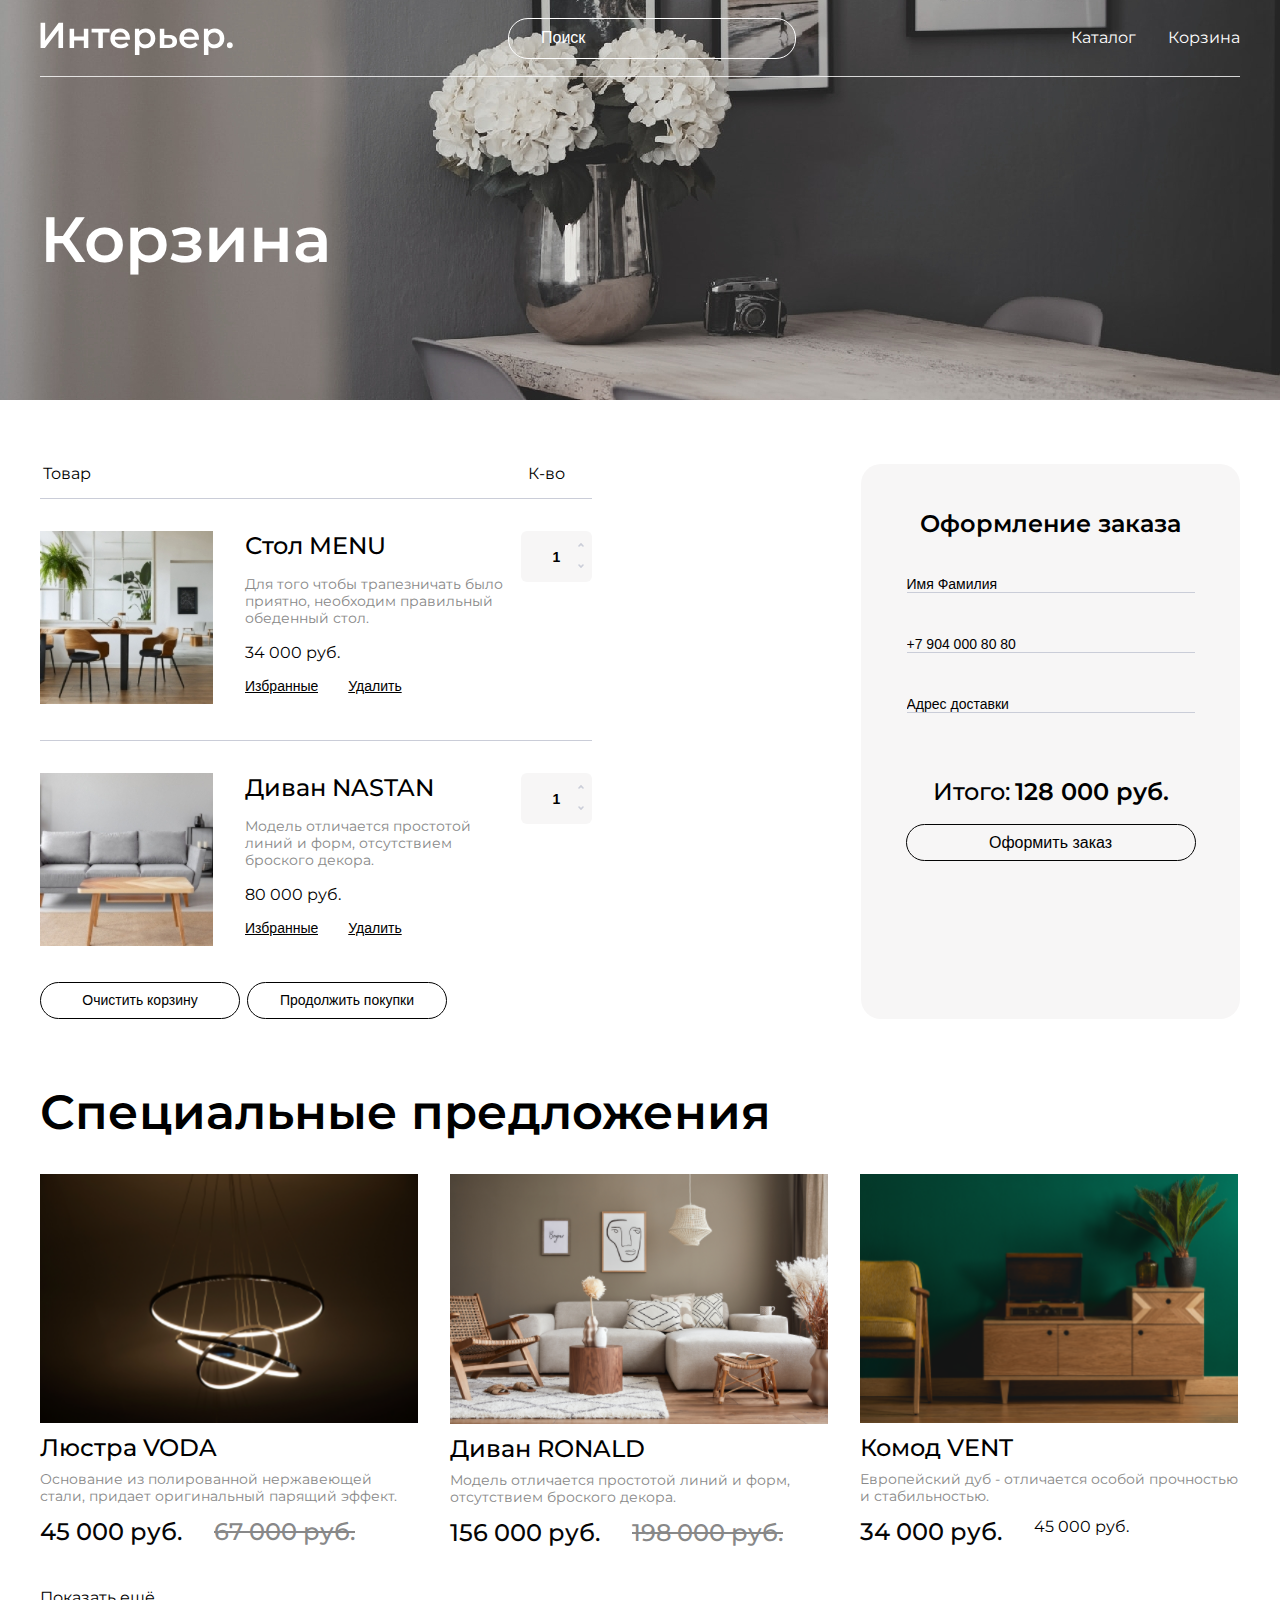
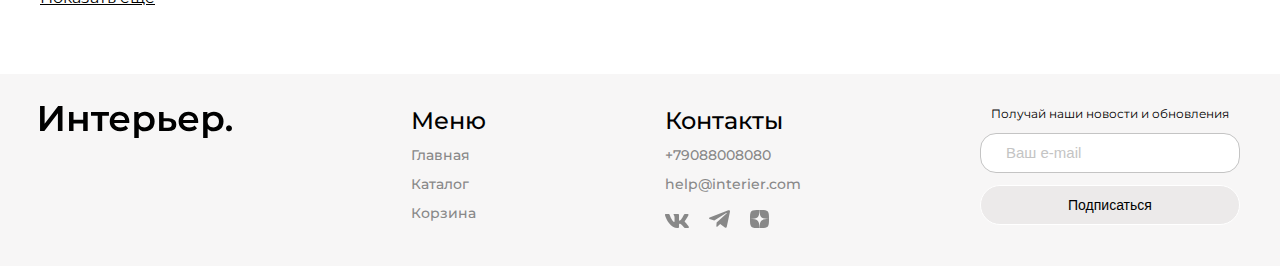
==== commit fb13e0c3: "fix user form (plaseholder)" ====
--- a/cart.html
+++ b/cart.html
@@ -106,9 +106,9 @@
         <form class="user-form" name="user-form" method="get">
             <h3 class="user-form__heading">Оформление заказа</h3>
             <div class="user-form__box">
-                <input class="user-form__box__info" type="text" value="Имя Фамилия">
-                <input class="user-form__box__info" type="tel" value="+7 904 000 80 80">
-                <input class="user-form__box__info" type="text" value="Адрес доставки">
+                <input class="user-form__box__info" type="text" placeholder="Имя Фамилия">
+                <input class="user-form__box__info" type="tel" placeholder="+7 904 000 80 80">
+                <input class="user-form__box__info" type="text" placeholder="Адрес доставки">
             </div>
             <div class="user-form__price-box">
                 <p class="user-form__price-box__total">Итого:</p>
--- a/CSS/style.css
+++ b/CSS/style.css
@@ -1789,13 +1789,21 @@
 }
 .user-form__box__info {
   width: 288px;
-  color: rgb(0, 0, 0);
-  font-size: 14px;
-  font-weight: 400;
-  line-height: 17px;
   border: none;
   background: rgb(247, 246, 246);
   border-bottom: 1px solid rgb(202, 205, 216);
+}
+.user-form__box__info::-moz-placeholder {
+  color: rgb(0, 0, 0);
+  font-size: 14px;
+  font-weight: 400;
+  line-height: 17px;
+}
+.user-form__box__info::placeholder {
+  color: rgb(0, 0, 0);
+  font-size: 14px;
+  font-weight: 400;
+  line-height: 17px;
 }
 .user-form__price-box {
   display: flex;
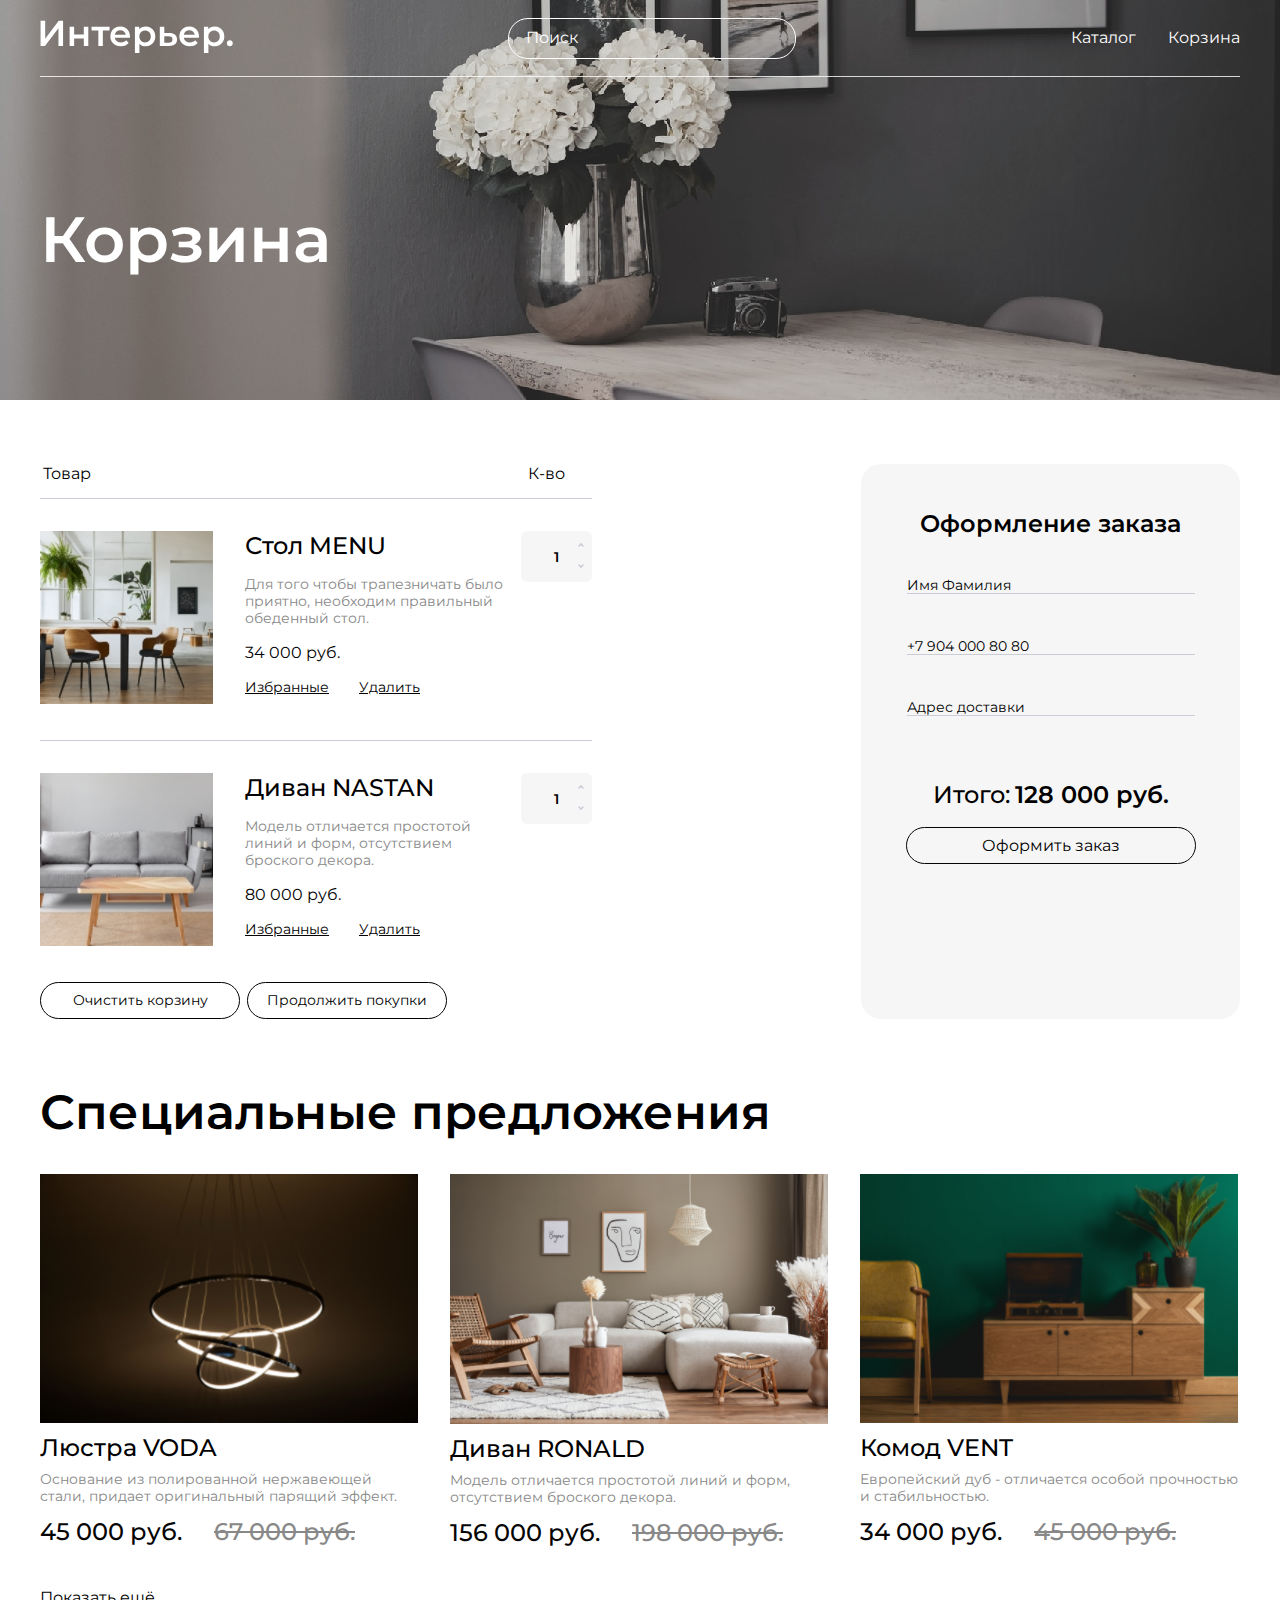
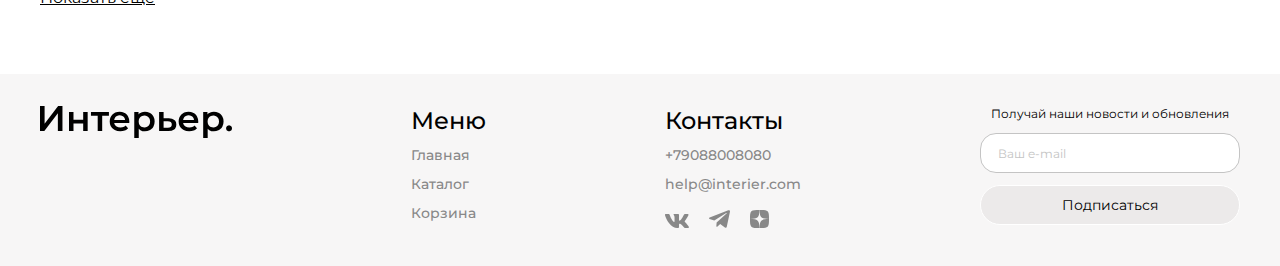
==== commit c160a277: "fix 31.10.2024" ====
--- a/cart.html
+++ b/cart.html
@@ -15,18 +15,18 @@
 <body>
     <section class="cart-top center">
 
-        <header class="cart-top__header">
-            <img class="cart-top__header__img" src="./images/logo.svg" alt="Логотип нашей компании">
-
-            <input class="cart-top__header__search" type="text" placeholder="Поиск">
+        <header class="top__header">
+            <a href="index.html"><img class="top__img" src="./images/logo.svg" alt="Логотип нашей компании"></a>
+
+            <input class="top__search" type="text" placeholder="Поиск">
 
             <nav>
                 <ul class="menu">
                     <li><a class="menu__links" href="catalog.html">Каталог</a></li>
-                    <li><a class="menu__links" href="pasced.hml">Корзина</a></li>
+                    <li><a class="menu__links" href="cart.html">Корзина</a></li>
                 </ul>
             </nav>
-            <div class="top__header__menu-mobile">
+            <div class="top__menu-mobile">
                 <a href="index.html"><img src="./images/search.svg" alt="search"></a>
 
                 <a href="catalog.html"><img src="./images/catalog.svg" alt="catalog"></a>
@@ -34,7 +34,7 @@
                 <a href="cart.html"><img src="./images/cart.svg" alt="cart"></a>
             </div>
         </header>
-        <h1 class="cart-top__slogan">Корзина</h1>
+        <h1 class="slogan__head ct">Корзина</h1>
     </section>
 
     <section class="cart-body center">
@@ -61,9 +61,12 @@
                     </div>
                 </div>
                 <div class="cart__product__count-box">
-                    <input id="numberInput1" type="number" value="1" min="0" name="numberInput1" class="cart__product__count">
-                    <button class="cart__product__imgup" onclick="numberInput1.stepUp()"><img src="./images/cart/valueUp.svg" alt="vlue-up"></button>
-                    <button class="cart__product__imgdown" onclick="numberInput1.stepDown()"><img src="./images/cart/valueDown.svg" alt="value-down"></button>
+                    <input id="numberInput1" type="number" value="1" min="0" name="numberInput1"
+                        class="cart__product__count">
+                    <button class="cart__product__imgup" onclick="numberInput1.stepUp()"><img
+                            src="./images/cart/valueUp.svg" alt="vlue-up"></button>
+                    <button class="cart__product__imgdown" onclick="numberInput1.stepDown()"><img
+                            src="./images/cart/valueDown.svg" alt="value-down"></button>
                 </div>
             </article>
 
@@ -86,15 +89,18 @@
 
                 </div>
                 <div class="cart__product__count-box">
-                    <input id="numberInput2" type="number" value="1" min="0" name="numberInput2" class="cart__product__count">
-                    <button class="cart__product__imgup" onclick="numberInput2.stepUp()"><img src="./images/cart/valueUp.svg" alt="vlue-up"></button>
-                    <button class="cart__product__imgdown" onclick="numberInput2.stepDown()"><img src="./images/cart/valueDown.svg" alt="value-down"></button>
+                    <input id="numberInput2" type="number" value="1" min="0" name="numberInput2"
+                        class="cart__product__count">
+                    <button class="cart__product__imgup" onclick="numberInput2.stepUp()"><img
+                            src="./images/cart/valueUp.svg" alt="vlue-up"></button>
+                    <button class="cart__product__imgdown" onclick="numberInput2.stepDown()"><img
+                            src="./images/cart/valueDown.svg" alt="value-down"></button>
                 </div>
             </article>
             <div class="cart__button-box">
                 <!-- <input class="cart__button-box__button" type="button" value="Очистить корзину"> -->
                 <button class="cart__button-box__button" type="reset">Очистить корзину</button>
-                
+
                 <button class="cart__button-box__button">
                     <a class="cart__button-box__button__link" href="catalog.html">Продолжить покупки</a>
                 </button>
@@ -161,7 +167,7 @@
                     стабильностью.</p>
                 <div class="product__content__box__price-box">
                     <p class="product__content__box__price-box__price">34 000 руб.</p>
-                    <p class="product__old-price">45 000 руб.</p>
+                    <p class="product__content__box__price-box__old-price">45 000 руб.</p>
                 </div>
                 <div class="product__content__box__icons">
                     <a href="#"><img src="./images/catalog/basic_heart_outline.svg" alt=""></a>
@@ -177,7 +183,7 @@
     </section>
 
     <footer class="footer center">
-        <img class="footer__img" src="./images/Logo-footer.svg" alt="Логотип нашей компании">
+        <a href="index.html"><img class="footer__img" src="./images/Logo-footer.svg" alt="Логотип нашей компании"></a>
 
         <section class="footer__menu">
             <h3 class="footer__menu__header">Меню</h3>
@@ -195,8 +201,8 @@
         <section class="footer__contacts">
             <h4 class="footer__contacts__logo">Контакты</h4>
 
-            <a class="footer__contacts__support" href="">+79088008080</a>
-            <a class="footer__contacts__support" href="">help@interier.com</a>
+            <a class="footer__contacts__support" href="tel:+79088008080">+79088008080</a>
+            <a class="footer__contacts__support" href="mailto:help@interier.com">help@interier.com</a>
 
             <div class="footer__contacts__links">
                 <a class="footer__contacts__links__logo" href="./images/vk.svg">
@@ -204,7 +210,8 @@
                 </a>
 
                 <a class="footer__contacts__links__logo" href="./images/telegram.svg">
-                    <img class="footer__contacts__links__logo__imgTe" src="./images/telegram.svg" alt="Логотип Телеграмм">
+                    <img class="footer__contacts__links__logo__imgTe" src="./images/telegram.svg"
+                        alt="Логотип Телеграмм">
                 </a>
 
                 <a class="footer__contacts__links__logo" href="./images/dzen.svg">
--- a/CSS/style.css
+++ b/CSS/style.css
@@ -7,9 +7,27 @@
   font-family: "Montserrat", sans-serif;
 }
 
+input,
+button {
+  font-family: inherit;
+}
+
+button {
+  cursor: pointer;
+}
+
+button:hover {
+  background: black;
+  color: #FFFFFF;
+}
+
 .center {
   padding-left: calc(50% - 600px);
   padding-right: calc(50% - 600px);
+}
+
+.up {
+  border-top: 0.5px solid rgb(202, 205, 216);
 }
 
 .top {
@@ -20,6 +38,7 @@
   height: 735px;
 }
 .top__header {
+  position: relative;
   height: 76px;
   display: flex;
   flex-direction: row;
@@ -27,31 +46,30 @@
   align-items: center;
   border-bottom: 0.5px solid rgba(255, 255, 255, 0.8);
 }
-.top__header__menu-mobile {
-  display: none;
-}
-.top__header__search {
+.top__menu-mobile {
+  display: none;
+}
+.top__search {
   width: 288px;
   height: 41px;
   box-sizing: border-box;
   border: 1px solid rgb(255, 255, 255);
   border-radius: 20px;
   background: transparent;
-  padding-left: 32px;
-}
-.top__header__search::-moz-placeholder {
+  color: #FFFFFF;
+  padding: 0px 17px;
+}
+.top__search::-moz-placeholder {
   color: rgb(255, 255, 255);
   font-size: 16px;
   font-weight: 400;
   line-height: 20px;
-  text-align: left;
-}
-.top__header__search::placeholder {
+}
+.top__search::placeholder {
   color: rgb(255, 255, 255);
   font-size: 16px;
   font-weight: 400;
   line-height: 20px;
-  text-align: left;
 }
 
 .menu {
@@ -68,6 +86,155 @@
 }
 .menu__links:hover {
   text-decoration: underline;
+}
+.menu__window {
+  color: rgb(255, 255, 255);
+  font-size: 16px;
+  font-weight: 400;
+  line-height: 20px;
+  text-decoration: none;
+  position: relative;
+  display: block;
+}
+.menu__window:hover {
+  text-decoration: underline;
+}
+.menu__window:hover .menu__cart {
+  display: block;
+}
+.menu__cart {
+  display: none;
+  position: absolute;
+  background-color: #FFFFFF;
+  padding: 40px 48px;
+  min-width: 573px;
+  top: 66px;
+  right: 0px;
+}
+.menu__cart__bridge {
+  position: absolute;
+  background: transparent;
+  height: 56px;
+  width: 270px;
+  top: -53px;
+  right: 0px;
+}
+.menu__cart__product {
+  max-width: 786px;
+  display: flex;
+  justify-content: space-between;
+  padding: 24px 0px;
+}
+.menu__cart__product__count-box {
+  position: relative;
+}
+.menu__cart__product__imgup {
+  position: absolute;
+  display: flex;
+  flex-direction: column;
+  right: 3px;
+  top: 6px;
+  border: none;
+  background: #F7F6F6;
+}
+.menu__cart__product__imgdown {
+  position: absolute;
+  display: flex;
+  flex-direction: column;
+  right: 3px;
+  top: 27px;
+  border: none;
+  background: #F7F6F6;
+}
+.menu__cart__product__count {
+  position: relative;
+  color: rgb(0, 0, 0);
+  font-size: 14px;
+  font-weight: 600;
+  line-height: 210%;
+  text-align: center;
+  width: 71px;
+  height: 51px;
+  border-radius: 6px;
+  border: none;
+  background: #F7F6F6;
+  cursor: pointer;
+}
+.menu__cart__product__count::-webkit-outer-spin-button, .menu__cart__product__count::-webkit-inner-spin-button {
+  -webkit-appearance: none;
+}
+.menu__cart__product__box {
+  display: flex;
+  gap: 32px;
+  justify-content: space-between;
+}
+.menu__cart__product__box__description {
+  display: flex;
+  flex-direction: column;
+  gap: 16px;
+}
+.menu__cart__product__box__description__heading {
+  color: rgb(0, 0, 0);
+  font-size: 24px;
+  font-weight: 500;
+  line-height: 29px;
+}
+.menu__cart__product__box__description__price {
+  color: rgb(5, 5, 5);
+  font-size: 16px;
+  font-weight: 500;
+  line-height: 20px;
+}
+.menu__cart__product__box__description__button-box {
+  display: flex;
+  gap: 30px;
+}
+.menu__cart__product__box__description__button-box__button {
+  color: rgb(0, 0, 0);
+  font-size: 14px;
+  font-weight: 400;
+  text-decoration: underline;
+  background: none;
+  border: none;
+}
+.menu__cart__product__box__description__button-box__button:active {
+  text-decoration: none;
+}
+.menu__cart__box {
+  display: flex;
+  align-items: center;
+  justify-content: space-between;
+}
+.menu__cart__box__info {
+  display: flex;
+  gap: 11px;
+}
+.menu__cart__box__info__heading {
+  color: rgb(0, 0, 0);
+  font-size: 24px;
+  font-weight: 400;
+  line-height: 29px;
+}
+.menu__cart__box__info__price {
+  color: rgb(0, 0, 0);
+  font-size: 24px;
+  font-weight: 600;
+  line-height: 29px;
+}
+.menu__cart__box__button {
+  box-sizing: border-box;
+  border: 1px solid rgb(4, 4, 4);
+  background: transparent;
+  border-radius: 50px;
+  width: 207px;
+  height: 40px;
+  color: rgb(0, 0, 0);
+  font-size: 16px;
+  font-weight: 400;
+  line-height: 20px;
+}
+.menu__cart__box__button:active {
+  background: gray;
 }
 
 .internal-links {
@@ -75,18 +242,10 @@
   font-size: 14px;
   font-weight: 500;
   line-height: 17px;
-  text-align: left;
   text-decoration: none;
 }
-.internal-links__catalog {
-  line-height: 24px;
-  font-size: 16px;
-  line-height: 20px;
-  color: #FFFFFF;
+.internal-links:hover {
   text-decoration: underline;
-}
-.internal-links__catalog:hover {
-  text-decoration: none;
 }
 
 .slogan__head {
@@ -96,7 +255,6 @@
   font-size: 64px;
   font-weight: 600;
   line-height: 70px;
-  text-align: left;
   max-width: 767px;
 }
 .slogan__paragraphs {
@@ -105,14 +263,12 @@
   font-size: 24px;
   font-weight: 400;
   line-height: 32px;
-  text-align: left;
 }
 .slogan__links-catalog {
   color: rgb(255, 255, 255);
   font-size: 16px;
   font-weight: 400;
   line-height: 24px;
-  text-align: left;
   text-decoration-line: underline;
 }
 
@@ -131,7 +287,7 @@
   gap: 32px;
   grid-template-columns: repeat(12, 1fr);
 }
-.for-box__cards__item {
+.for-box__item {
   display: flex;
   height: 415px;
   grid-column: span 4;
@@ -143,34 +299,34 @@
   align-items: center;
   text-decoration: none;
 }
-.for-box__cards__item__big {
+.for-box__item__big {
   grid-column: span 6;
 }
-.for-box__cards__item__1 {
+.for-box__item__1 {
   background-image: url(../images/Relax.jpeg);
   background-repeat: no-repeat;
   background-position: center;
   background-size: cover;
 }
-.for-box__cards__item__2 {
+.for-box__item__2 {
   background-image: url(../images/Working.jpeg);
   background-repeat: no-repeat;
   background-position: center;
   background-size: cover;
 }
-.for-box__cards__item__3 {
+.for-box__item__3 {
   background-image: url(../images/Kitchen.jpeg);
   background-repeat: no-repeat;
   background-position: center;
   background-size: cover;
 }
-.for-box__cards__item__4 {
+.for-box__item__4 {
   background-image: url(../images/Children.jpeg);
   background-repeat: no-repeat;
   background-position: center;
   background-size: cover;
 }
-.for-box__cards__item__5 {
+.for-box__item__5 {
   background-image: url(../images/Bathroom.jpeg);
   background-repeat: no-repeat;
   background-position: center;
@@ -182,7 +338,6 @@
   font-size: 48px;
   font-weight: 600;
   line-height: 59px;
-  text-align: left;
   padding-top: 64px;
   padding-bottom: 32px;
 }
@@ -191,7 +346,6 @@
   font-size: 48px;
   font-weight: 600;
   line-height: 59px;
-  text-align: left;
   padding-top: 78px;
   padding-bottom: 32px;
 }
@@ -218,7 +372,6 @@
   font-size: 24px;
   font-weight: 500;
   line-height: 29px;
-  text-align: left;
   padding-top: 10px;
   padding-bottom: 9px;
   text-decoration: none;
@@ -267,7 +420,6 @@
   font-size: 16px;
   font-weight: 400;
   line-height: 24px;
-  text-align: left;
 }
 .linksBox__catalog-link:hover {
   text-decoration: none;
@@ -296,14 +448,12 @@
   flex-direction: column;
   align-items: flex-start;
   gap: 12px;
-  text-align: left;
 }
 .footer__menu__header {
   color: rgb(0, 0, 0);
   font-size: 24px;
   font-weight: 500;
   line-height: 29px;
-  text-align: left;
 }
 .footer__contacts {
   display: flex;
@@ -316,7 +466,6 @@
   font-size: 24px;
   font-weight: 500;
   line-height: 29px;
-  text-align: left;
 }
 .footer__contacts__support {
   text-decoration: none;
@@ -324,7 +473,9 @@
   font-size: 14px;
   font-weight: 500;
   line-height: 17px;
-  text-align: left;
+}
+.footer__contacts__support:hover {
+  text-decoration: underline;
 }
 .footer__contacts__links {
   display: flex;
@@ -364,7 +515,6 @@
   font-size: 12px;
   font-weight: 400;
   line-height: 15px;
-  text-align: left;
   gap: 12px;
 }
 .news__header {
@@ -380,20 +530,19 @@
   background: rgb(255, 255, 255);
   width: 260px;
   height: 40px;
+  padding: 0px 17px;
 }
 .news__input-email::-moz-placeholder {
   color: rgb(196, 196, 196);
-  font-size: 15px;
+  font-size: 12px;
   font-weight: 400;
   line-height: 18px;
-  padding-left: 25px;
 }
 .news__input-email::placeholder {
   color: rgb(196, 196, 196);
-  font-size: 15px;
+  font-size: 12px;
   font-weight: 400;
   line-height: 18px;
-  padding-left: 25px;
 }
 .news__subscribe-button {
   background: rgba(222, 215, 215, 0.41);
@@ -415,49 +564,9 @@
   background-size: cover;
   height: 400px;
 }
-.catalog-top__header {
-  height: 76px;
-  display: flex;
-  flex-direction: row;
-  justify-content: space-between;
-  align-items: center;
-  border-bottom: 0.5px solid rgba(255, 255, 255, 0.8);
-}
-.catalog-top__header__menu-mobile {
-  display: none;
-}
-.catalog-top__header__search {
-  width: 288px;
-  height: 41px;
-  box-sizing: border-box;
-  border: 1px solid rgb(255, 255, 255);
-  border-radius: 20px;
-  background: transparent;
-  padding-left: 32px;
-  padding-right: 203px;
-}
-.catalog-top__header__search::-moz-placeholder {
-  color: rgb(255, 255, 255);
-  font-size: 16px;
-  font-weight: 400;
-  line-height: 20px;
-  text-align: left;
-}
-.catalog-top__header__search::placeholder {
-  color: rgb(255, 255, 255);
-  font-size: 16px;
-  font-weight: 400;
-  line-height: 20px;
-  text-align: left;
-}
-.catalog-top__slogan {
+
+.ct {
   padding-top: 127px;
-  padding-bottom: 126px;
-  color: rgb(255, 255, 255);
-  font-size: 64px;
-  font-weight: 600;
-  line-height: 70px;
-  text-align: left;
 }
 
 .catalog {
@@ -477,13 +586,11 @@
   gap: 10px;
 }
 .catalog__menu__links {
-  text-align: left;
   text-decoration: none;
   color: rgb(0, 0, 0);
   font-size: 16px;
   font-weight: 400;
   line-height: 32px;
-  text-align: left;
 }
 .catalog__filter-box {
   display: flex;
@@ -532,7 +639,6 @@
   font-size: 16px;
   font-weight: 500;
   line-height: 20px;
-  text-align: left;
   border: none;
   background: transparent;
   padding-right: 56px;
@@ -592,7 +698,6 @@
   font-size: 16px;
   font-weight: 500;
   line-height: 20px;
-  text-align: left;
   border: none;
   background: transparent;
   padding-right: 56px;
@@ -638,7 +743,6 @@
   font-size: 14px;
   font-weight: 400;
   line-height: 17px;
-  text-align: left;
   border: none;
 }
 .catalog__filter-box__form__left__delivery-time__header {
@@ -646,7 +750,6 @@
   font-size: 16px;
   font-weight: 500;
   line-height: 20px;
-  text-align: left;
   padding-bottom: 16px;
 }
 .catalog__filter-box__form__left__delivery-time__radio__input {
@@ -694,7 +797,6 @@
   font-size: 16px;
   font-weight: 500;
   line-height: 20px;
-  text-align: left;
 }
 .catalog__filter-box__form__left__price__paragraf {
   padding-top: 14px;
@@ -702,7 +804,6 @@
   font-size: 14px;
   font-weight: 400;
   line-height: 17px;
-  text-align: left;
 }
 .catalog__filter-box__form__left__price__paragraf__value {
   border: none;
@@ -764,7 +865,6 @@
   font-size: 16px;
   font-weight: 500;
   line-height: 20px;
-  text-align: left;
 }
 .catalog__filter-box__form__left__color__box {
   display: flex;
@@ -1219,7 +1319,6 @@
   font-size: 14px;
   font-weight: 400;
   line-height: 17px;
-  text-align: left;
   border: none;
   width: 190px;
 }
@@ -1228,14 +1327,12 @@
   font-size: 16px;
   font-weight: 500;
   line-height: 20px;
-  text-align: left;
 }
 .catalog__filter-box__form__right__room__box {
   color: rgb(0, 0, 0);
   font-size: 14px;
   font-weight: 400;
   line-height: 17px;
-  text-align: left;
   padding-top: 15px;
   display: flex;
   flex-direction: column;
@@ -1584,47 +1681,6 @@
   background-position: center;
   background-size: cover;
   height: 400px;
-}
-.cart-top__header {
-  height: 76px;
-  display: flex;
-  flex-direction: row;
-  justify-content: space-between;
-  align-items: center;
-  border-bottom: 0.5px solid rgba(255, 255, 255, 0.8);
-}
-.cart-top__header__search {
-  width: 288px;
-  height: 41px;
-  box-sizing: border-box;
-  border: 1px solid rgb(255, 255, 255);
-  border-radius: 20px;
-  background: transparent;
-  padding-left: 32px;
-  padding-right: 203px;
-}
-.cart-top__header__search::-moz-placeholder {
-  color: rgb(255, 255, 255);
-  font-size: 16px;
-  font-weight: 400;
-  line-height: 20px;
-  text-align: left;
-}
-.cart-top__header__search::placeholder {
-  color: rgb(255, 255, 255);
-  font-size: 16px;
-  font-weight: 400;
-  line-height: 20px;
-  text-align: left;
-}
-.cart-top__slogan {
-  padding-top: 127px;
-  padding-bottom: 126px;
-  color: rgb(255, 255, 255);
-  font-size: 64px;
-  font-weight: 600;
-  line-height: 70px;
-  text-align: left;
 }
 
 .cart-body {
@@ -1697,7 +1753,6 @@
 .cart__product__box {
   display: flex;
   gap: 32px;
-  justify-content: space-between;
 }
 .cart__product__box__description {
   display: flex;
@@ -1709,14 +1764,12 @@
   font-size: 24px;
   font-weight: 500;
   line-height: 29px;
-  text-align: left;
 }
 .cart__product__box__description__info {
   color: rgb(136, 136, 136);
   font-size: 14px;
   font-weight: 400;
   line-height: 17px;
-  text-align: left;
   width: 276px;
 }
 .cart__product__box__description__button-box {
@@ -1749,6 +1802,9 @@
   font-weight: 400;
   line-height: 17px;
 }
+.cart__button-box__button:hover > .cart__button-box__button__link {
+  color: #FFFFFF;
+}
 .cart__button-box__button__link {
   color: rgb(0, 0, 0);
   font-size: 14px;
@@ -1756,13 +1812,6 @@
   line-height: 17px;
   text-align: center;
   text-decoration: none;
-}
-.cart__button-box__button__link:active {
-  color: #FFFFFF;
-}
-.cart__button-box__button:active {
-  background-color: black;
-  color: #FFFFFF;
 }
 
 .user-form {
@@ -1850,7 +1899,7 @@
     padding-left: calc(50% - 393px);
     padding-right: calc(50% - 393px);
   }
-  .for-box__cards__item {
+  .for-box__item {
     max-height: 268px;
   }
   .product__content {
@@ -1895,17 +1944,20 @@
     border: none;
     padding-top: 32px;
   }
-  .top__header__search {
+  .top__search {
     display: none;
   }
-  .top__header__img {
+  .top__img {
     max-width: 99px;
   }
-  .top__header__menu-mobile {
+  .top__menu-mobile {
     display: block;
     display: flex;
     gap: 32px;
     align-items: center;
+  }
+  .menu__window:hover .menu__cart {
+    display: none;
   }
   .menu {
     display: none;
@@ -1939,10 +1991,10 @@
     gap: 16px 0px;
     grid-template-columns: repeat(1, 1fr);
   }
-  .for-box__cards__item {
+  .for-box__item {
     max-height: 375px;
   }
-  .for-box__cards__item__big {
+  .for-box__item__big {
     max-height: 244px;
   }
   .product__content {
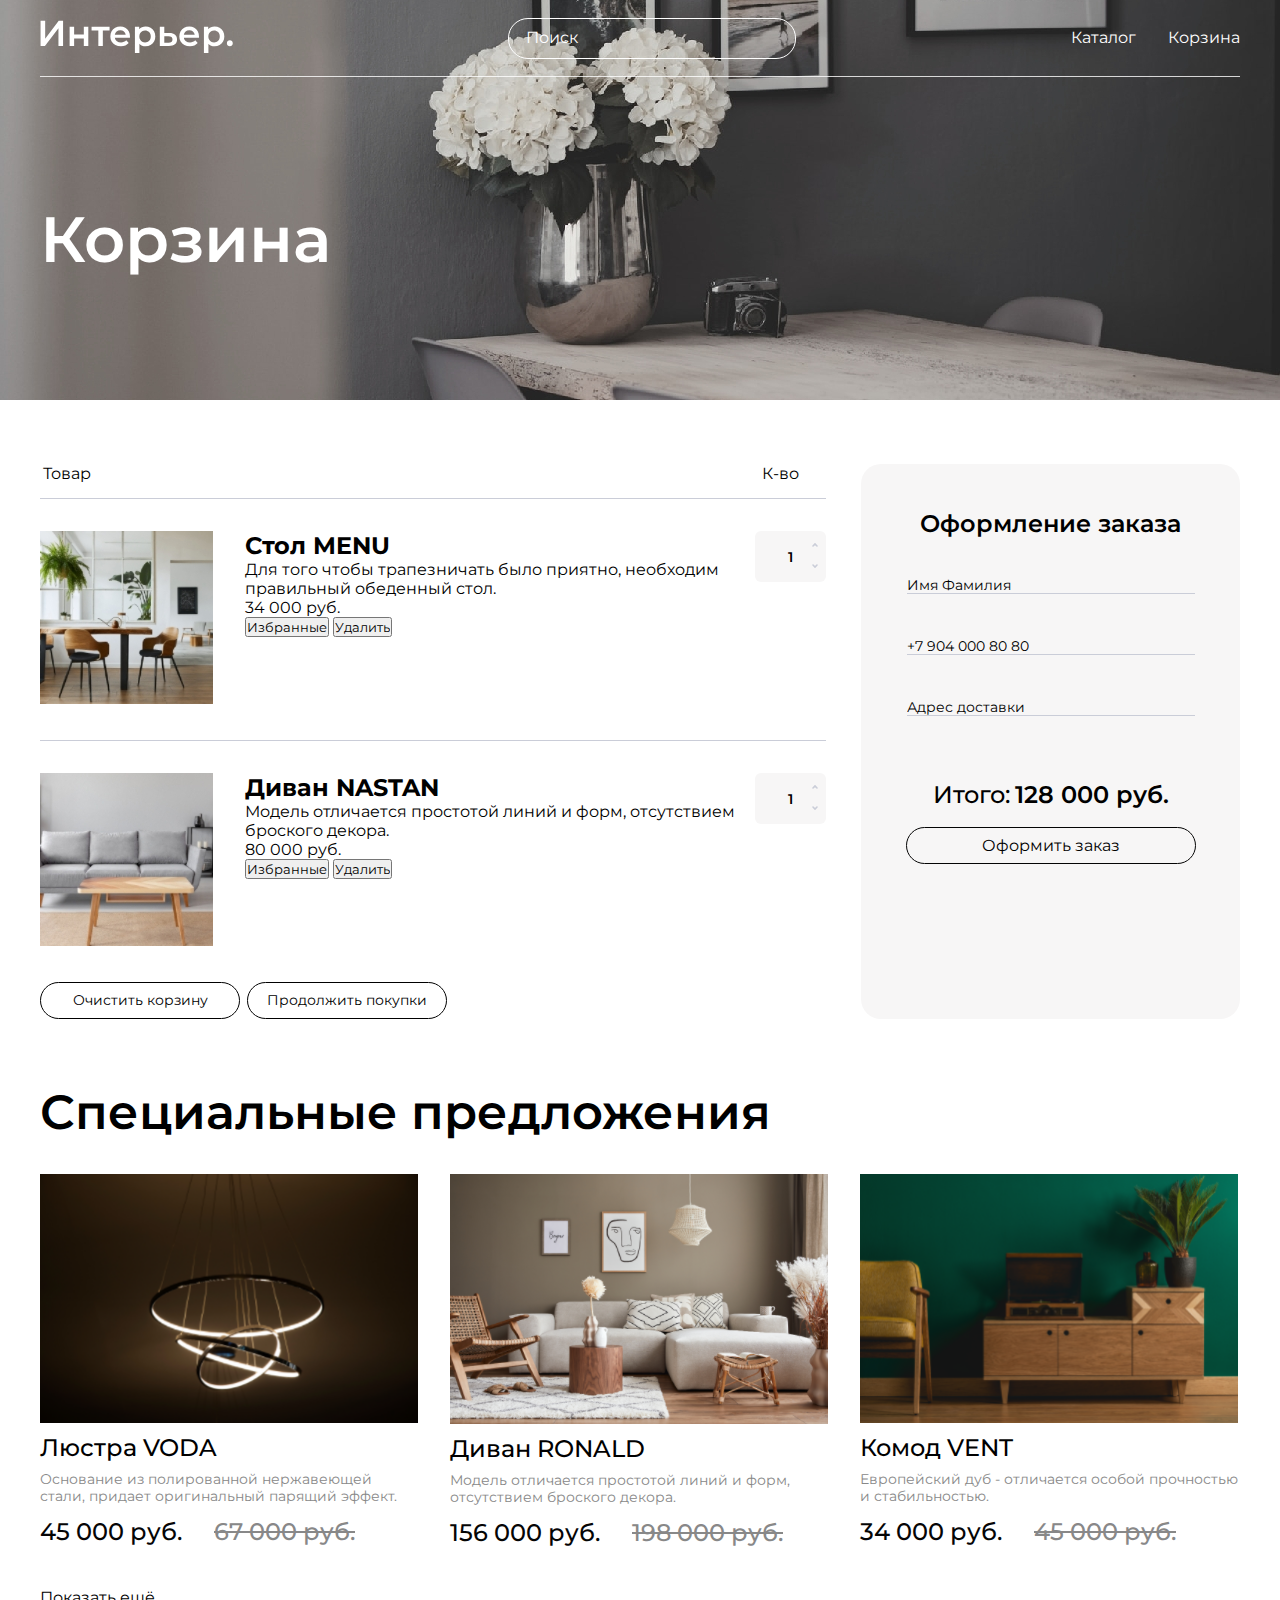
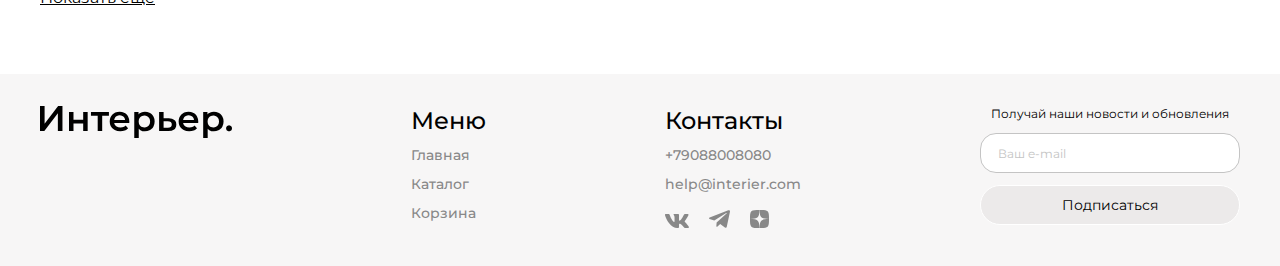
==== commit 86141954: "more fix" ====
--- a/cart.html
+++ b/cart.html
@@ -45,18 +45,17 @@
             </div>
             <article class="cart__product">
                 <div class="cart__product__box">
-                    <div class="cart__product__box__img"><img src="./images/cart/product1.jpeg" alt=""></div>
-
-                    <div class="cart__product__box__description">
-                        <h2 class="cart__product__box__description__heading">Стол MENU</h2>
-                        <p class="cart__product__box__description__info">Для того чтобы трапезничать было приятно,
+                    <div class="cart__product__img"><img src="./images/cart/product1.jpeg" alt=""></div>
+
+                    <div class="cart__product__description">
+                        <h2 class="cart__product__description__heading">Стол MENU</h2>
+                        <p class="cart__product__description__info">Для того чтобы трапезничать было приятно,
                             необходим правильный обеденный стол.</p>
-                        <p class="cart__product__box__description__price">34 000 руб.</p>
-                        <div class="cart__product__box__description__button-box">
-                            <input class="cart__product__box__description__button-box__button" type="button"
+                        <p class="cart__product__description__price">34 000 руб.</p>
+                        <div class="cart__product__description__button-box">
+                            <input class="cart__product__description__button-box__button" type="button"
                                 value="Избранные">
-                            <input class="cart__product__box__description__button-box__button" type="button"
-                                value="Удалить">
+                            <input class="cart__product__description__button-box__button" type="button" value="Удалить">
                         </div>
                     </div>
                 </div>
@@ -72,18 +71,17 @@
 
             <article class="cart__product">
                 <div class="cart__product__box">
-                    <div class="cart__product__box__img"><img src="./images/cart/product2.jpeg" alt=""></div>
-
-                    <div class="cart__product__box__description">
-                        <h2 class="cart__product__box__description__heading">Диван NASTAN</h2>
-                        <p class="cart__product__box__description__info">Модель отличается простотой линий и форм,
+                    <div class="cart__product__img"><img src="./images/cart/product2.jpeg" alt=""></div>
+
+                    <div class="cart__product__description">
+                        <h2 class="cart__product__description__heading">Диван NASTAN</h2>
+                        <p class="cart__product__description__info">Модель отличается простотой линий и форм,
                             отсутствием броского декора.</p>
-                        <p class="cart__product__box__description__price">80 000 руб.</p>
-                        <div class="cart__product__box__description__button-box">
-                            <input class="cart__product__box__description__button-box__button" type="button"
+                        <p class="cart__product__description__price">80 000 руб.</p>
+                        <div class="cart__product__description__button-box">
+                            <input class="cart__product__description__button-box__button" type="button"
                                 value="Избранные">
-                            <input class="cart__product__box__description__button-box__button" type="button"
-                                value="Удалить">
+                            <input class="cart__product__description__button-box__button" type="button" value="Удалить">
                         </div>
                     </div>
 
@@ -128,48 +126,48 @@
     <section class="product center">
         <h2 class="product__header__so">Специальные предложения</h2>
         <div class="product__content">
-            <article class="product__content__box">
-                <img class="product__content__box__img" src="./images/Rectangle22.png" alt="Фото товара">
-                <a href="" class="product__content__box__header">Люстра VODA</a>
-                <p class="product__content__box__description">Основание из полированной нержавеющей стали, придает
+            <article class="product__box">
+                <img class="product__img" src="./images/Rectangle22.png" alt="Фото товара">
+                <a href="" class="product__header">Люстра VODA</a>
+                <p class="product__description">Основание из полированной нержавеющей стали, придает
                     оригинальный
                     парящий эффект.</p>
-                <div class="product__content__box__price-box">
-                    <p class="product__content__box__price-box__price">45 000 руб.</p>
-                    <p class="product__content__box__price-box__old-price">67 000 руб.</p>
-                </div>
-                <div class="product__content__box__icons">
+                <div class="product__price-box">
+                    <p class="product__price">45 000 руб.</p>
+                    <p class="product__old-price">67 000 руб.</p>
+                </div>
+                <div class="product__icons">
                     <a href="#"><img src="./images/catalog/basic_heart_outline.svg" alt=""></a>
                     <a href="#"><img src="./images/catalog/Group4.svg" alt=""></a>
                 </div>
             </article>
 
-            <article class="product__content__box">
-                <img class="product__content__box__img" src="./images/Rectangle23.png" alt="Фото товара">
-                <a href="" class="product__content__box__header">Диван RONALD</a>
-                <p class="product__content__box__description">Модель отличается простотой линий и форм, отсутствием
+            <article class="product__box">
+                <img class="product__img" src="./images/Rectangle23.png" alt="Фото товара">
+                <a href="" class="product__header">Диван RONALD</a>
+                <p class="product__description">Модель отличается простотой линий и форм, отсутствием
                     броского декора.
                 </p>
-                <div class="product__content__box__price-box">
-                    <p class="product__content__box__price-box__price">156 000 руб.</p>
-                    <p class="product__content__box__price-box__old-price">198 000 руб.</p>
-                </div>
-                <div class="product__content__box__icons">
+                <div class="product__price-box">
+                    <p class="product__price">156 000 руб.</p>
+                    <p class="product__old-price">198 000 руб.</p>
+                </div>
+                <div class="product__icons">
                     <a href="#"><img src="./images/catalog/basic_heart_outline.svg" alt=""></a>
                     <a href="#"><img src="./images/catalog/Group4.svg" alt=""></a>
                 </div>
             </article>
 
-            <article class="product__content__box">
-                <img class="product__content__box__img" src="./images/Rectangle24.png" alt="Фото товара">
-                <a href="" class="product__content__box__header">Комод VENT</a>
-                <p class="product__content__box__description">Европейский дуб - отличается особой прочностью и
+            <article class="product__box">
+                <img class="product__img" src="./images/Rectangle24.png" alt="Фото товара">
+                <a href="" class="product__header">Комод VENT</a>
+                <p class="product__description">Европейский дуб - отличается особой прочностью и
                     стабильностью.</p>
-                <div class="product__content__box__price-box">
-                    <p class="product__content__box__price-box__price">34 000 руб.</p>
-                    <p class="product__content__box__price-box__old-price">45 000 руб.</p>
-                </div>
-                <div class="product__content__box__icons">
+                <div class="product__price-box">
+                    <p class="product__price">34 000 руб.</p>
+                    <p class="product__old-price">45 000 руб.</p>
+                </div>
+                <div class="product__icons">
                     <a href="#"><img src="./images/catalog/basic_heart_outline.svg" alt=""></a>
                     <a href="#"><img src="./images/catalog/Group4.svg" alt=""></a>
                 </div>
@@ -186,7 +184,7 @@
         <a href="index.html"><img class="footer__img" src="./images/Logo-footer.svg" alt="Логотип нашей компании"></a>
 
         <section class="footer__menu">
-            <h3 class="footer__menu__header">Меню</h3>
+            <h3 class="footer__header">Меню</h3>
             <nav>
                 <ul class="footer__menu">
                     <li><a class="internal-links" href="./index.html">Главная</a></li>
@@ -199,23 +197,22 @@
 
         <!--Ссылки на контакты-->
         <section class="footer__contacts">
-            <h4 class="footer__contacts__logo">Контакты</h4>
-
-            <a class="footer__contacts__support" href="tel:+79088008080">+79088008080</a>
-            <a class="footer__contacts__support" href="mailto:help@interier.com">help@interier.com</a>
-
-            <div class="footer__contacts__links">
-                <a class="footer__contacts__links__logo" href="./images/vk.svg">
-                    <img class="footer__contacts__links__logo__imgVk" src="./images/vk.svg" alt="Логотип Вконтакте">
+            <h4 class="footer__logo">Контакты</h4>
+
+            <a class="footer__support" href="tel:+79088008080">+79088008080</a>
+            <a class="footer__support" href="mailto:help@interier.com">help@interier.com</a>
+
+            <div class="footer__links">
+                <a class="footer__logo" href="./images/vk.svg">
+                    <img class="footer__imgVk" src="./images/vk.svg" alt="Логотип Вконтакте">
                 </a>
 
-                <a class="footer__contacts__links__logo" href="./images/telegram.svg">
-                    <img class="footer__contacts__links__logo__imgTe" src="./images/telegram.svg"
-                        alt="Логотип Телеграмм">
+                <a class="footer__logo" href="./images/telegram.svg">
+                    <img class="footer__imgTe" src="./images/telegram.svg" alt="Логотип Телеграмм">
                 </a>
 
-                <a class="footer__contacts__links__logo" href="./images/dzen.svg">
-                    <img class="footer__contacts__links__logo__imgYa" src="./images/dzen.svg" alt="Логотип Яндекс Дзен">
+                <a class="footer__logo" href="./images/dzen.svg">
+                    <img class="footer__imgYa" src="./images/dzen.svg" alt="Логотип Яндекс Дзен">
                 </a>
             </div>
         </section>
--- a/CSS/style.css
+++ b/CSS/style.css
@@ -299,34 +299,34 @@
   align-items: center;
   text-decoration: none;
 }
-.for-box__item__big {
+.for-box__big {
   grid-column: span 6;
 }
-.for-box__item__1 {
+.for-box__1 {
   background-image: url(../images/Relax.jpeg);
   background-repeat: no-repeat;
   background-position: center;
   background-size: cover;
 }
-.for-box__item__2 {
+.for-box__2 {
   background-image: url(../images/Working.jpeg);
   background-repeat: no-repeat;
   background-position: center;
   background-size: cover;
 }
-.for-box__item__3 {
+.for-box__3 {
   background-image: url(../images/Kitchen.jpeg);
   background-repeat: no-repeat;
   background-position: center;
   background-size: cover;
 }
-.for-box__item__4 {
+.for-box__4 {
   background-image: url(../images/Children.jpeg);
   background-repeat: no-repeat;
   background-position: center;
   background-size: cover;
 }
-.for-box__item__5 {
+.for-box__5 {
   background-image: url(../images/Bathroom.jpeg);
   background-repeat: no-repeat;
   background-position: center;
@@ -354,20 +354,23 @@
   gap: 48px 32px;
   flex-wrap: wrap;
 }
-.product__content__box {
+.product__box {
   width: 378px;
   display: flex;
   flex-direction: column;
   flex-wrap: wrap;
   position: relative;
 }
-.product__content__box__img {
+.product__box:hover .product__icons {
+  display: flex;
+}
+.product__img {
   width: 100%;
   background-repeat: no-repeat;
   background-position: center;
   background-size: cover;
 }
-.product__content__box__header {
+.product__header {
   color: rgb(0, 0, 0);
   font-size: 24px;
   font-weight: 500;
@@ -376,39 +379,36 @@
   padding-bottom: 9px;
   text-decoration: none;
 }
-.product__content__box__description {
+.product__description {
   font-size: 14px;
   line-height: 17px;
   color: #888888;
   padding-bottom: 12px;
 }
-.product__content__box__price-box {
+.product__price-box {
   display: flex;
   gap: 32px;
   justify-content: flex-start;
 }
-.product__content__box__price-box__price {
+.product__price {
   font-weight: 500;
   font-size: 24px;
   line-height: 29px;
   color: #050505;
 }
-.product__content__box__price-box__old-price {
+.product__old-price {
   font-weight: 500;
   font-size: 24px;
   line-height: 29px;
   text-decoration-line: line-through;
   color: #888888;
 }
-.product__content__box__icons {
+.product__icons {
   position: absolute;
   display: none;
   top: 10px;
   right: 10px;
   gap: 20px;
-}
-.product__content__box:hover .product__content__box__icons {
-  display: flex;
 }
 
 .linksBox {
@@ -449,7 +449,7 @@
   align-items: flex-start;
   gap: 12px;
 }
-.footer__menu__header {
+.footer__header {
   color: rgb(0, 0, 0);
   font-size: 24px;
   font-weight: 500;
@@ -461,50 +461,50 @@
   gap: 12px;
   align-items: flex-start;
 }
-.footer__contacts__logo {
+.footer__logo {
   color: rgb(0, 0, 0);
   font-size: 24px;
   font-weight: 500;
   line-height: 29px;
 }
-.footer__contacts__support {
+.footer__support {
   text-decoration: none;
   color: rgb(136, 136, 136);
   font-size: 14px;
   font-weight: 500;
   line-height: 17px;
 }
-.footer__contacts__support:hover {
+.footer__support:hover {
   text-decoration: underline;
 }
-.footer__contacts__links {
+.footer__links {
   display: flex;
   flex-direction: row;
   gap: 20px;
   align-items: center;
 }
-.footer__contacts__links__logo {
+.footer__logo {
   text-decoration: none;
   flex: none;
   order: 0;
   flex-grow: 0;
 }
-.footer__contacts__links__logo__imgVk {
+.footer__imgVk {
   background-color: transparent;
 }
-.footer__contacts__links__logo__imgVk:hover {
+.footer__imgVk:hover {
   content: url(../images/vk-black.svg);
 }
-.footer__contacts__links__logo__imgTe {
+.footer__imgTe {
   background-color: transparent;
 }
-.footer__contacts__links__logo__imgTe:hover {
+.footer__imgTe:hover {
   content: url(../images/Te-black.svg);
 }
-.footer__contacts__links__logo__imgYa {
+.footer__imgYa {
   background-color: transparent;
 }
-.footer__contacts__links__logo__imgYa:hover {
+.footer__imgYa:hover {
   content: url(../images/Ya-black.svg);
 }
 
@@ -1920,11 +1920,11 @@
     padding-left: 24px;
     padding-right: 24px;
   }
-  .product__content__box {
+  .product__box {
     max-width: 345px;
   }
   .product__header,
-  .product__header__so {
+  .product__so {
     font-size: 46px;
   }
   .slogan__head {
@@ -1994,31 +1994,31 @@
   .for-box__item {
     max-height: 375px;
   }
-  .for-box__item__big {
+  .for-box__big {
     max-height: 244px;
   }
   .product__content {
     gap: 32px 0px;
     justify-content: center;
   }
-  .product__header__so {
+  .product__so {
     font-size: 24px;
     line-height: 29px;
     padding-top: 32px;
     padding-bottom: 32px;
   }
-  .product__content__box__header {
+  .product__header {
     font-size: 18px;
     line-height: 22px;
   }
-  .product__content__box__description {
+  .product__description {
     padding-bottom: 8px;
   }
-  .product__content__box__price-box__price {
+  .product__price {
     font-size: 18px;
     line-height: 22px;
   }
-  .product__content__box__price-box__old-price {
+  .product__old-price {
     font-size: 18px;
     line-height: 22px;
   }
@@ -2044,28 +2044,6 @@
     background-image: url(../images/catalog/header-mobile.png);
     background-position: left;
   }
-  .catalog-top__header {
-    border: none;
-    padding-top: 32px;
-  }
-  .catalog-top__header__search {
-    display: none;
-  }
-  .catalog-top__header__img {
-    max-width: 99px;
-  }
-  .catalog-top__header__menu-mobile {
-    display: block;
-    display: flex;
-    gap: 32px;
-    align-items: center;
-  }
-  .catalog-top__slogan {
-    font-size: 48px;
-    padding-top: 82px;
-    text-align: center;
-    line-height: 59px;
-  }
   .catalog {
     padding-top: 32px;
     padding-bottom: 32px;
@@ -2078,21 +2056,21 @@
     flex-direction: column-reverse;
     padding-top: 14px;
   }
-  .catalog__filter-box__filter-pop {
+  .catalog__filter-pop {
     max-width: 203px;
   }
-  .catalog__filter-box__filter-pop__select {
+  .catalog__select {
     font-size: 14px;
     line-height: 17px;
   }
-  .catalog__filter-box__filter {
+  .catalog__filter {
     max-width: 164px;
   }
-  .catalog__filter-box__filter__select {
+  .catalog__select {
     font-size: 14px;
     line-height: 17px;
   }
-  .catalog__filter-box__form {
+  .catalog__form {
     width: auto;
     height: auto;
     top: 115px;
@@ -2102,7 +2080,7 @@
     align-items: flex-start;
     gap: 32px;
   }
-  .catalog__filter-box__form__right__button {
+  .catalog__right__button {
     margin-top: 32px;
   }
   .cart-body {
@@ -2112,52 +2090,30 @@
     background-image: url(../images/cart/back-mobile.png);
     background-position: right;
   }
-  .cart-top__header {
-    border: none;
-    padding-top: 32px;
-  }
-  .cart-top__header__search {
+  .cart__img {
     display: none;
   }
-  .cart-top__header__img {
-    max-width: 99px;
-  }
-  .cart-top__header__menu-mobile {
-    display: block;
-    display: flex;
-    gap: 32px;
-    align-items: center;
-  }
-  .cart-top__slogan {
-    font-size: 48px;
-    padding-top: 82px;
-    text-align: center;
-    line-height: 59px;
-  }
-  .cart__product__box__img {
-    display: none;
-  }
-  .cart__product__box__description__heading {
+  .cart__heading {
     font-size: 18px;
     line-height: 22px;
   }
-  .cart__product__box__description__info {
+  .cart__info {
     font-size: 12px;
     line-height: 15px;
   }
-  .cart__product__box__description__price {
+  .cart__price {
     color: rgb(5, 5, 5);
     font-size: 14px;
     font-weight: 500;
     line-height: 17px;
   }
-  .cart__product__box {
+  .cart__box {
     max-width: 253px;
   }
   .cart__heading {
     max-width: 343px;
   }
-  .cart__button-box__button {
+  .cart__button {
     font-size: 12px;
     line-height: 15px;
     width: 166px;
@@ -2167,7 +2123,7 @@
     max-width: 343px;
     margin-top: 16px;
   }
-  .cart__heading__text {
+  .cart__text {
     display: none;
   }
 }
@@ -2178,10 +2134,10 @@
   .user-form__button {
     width: 238px;
   }
-  .cart__product__box {
+  .cart__box {
     max-width: 222px;
   }
-  .cart__product__box__description__info {
+  .cart__info {
     max-width: 200px;
   }
   .slogan__head {
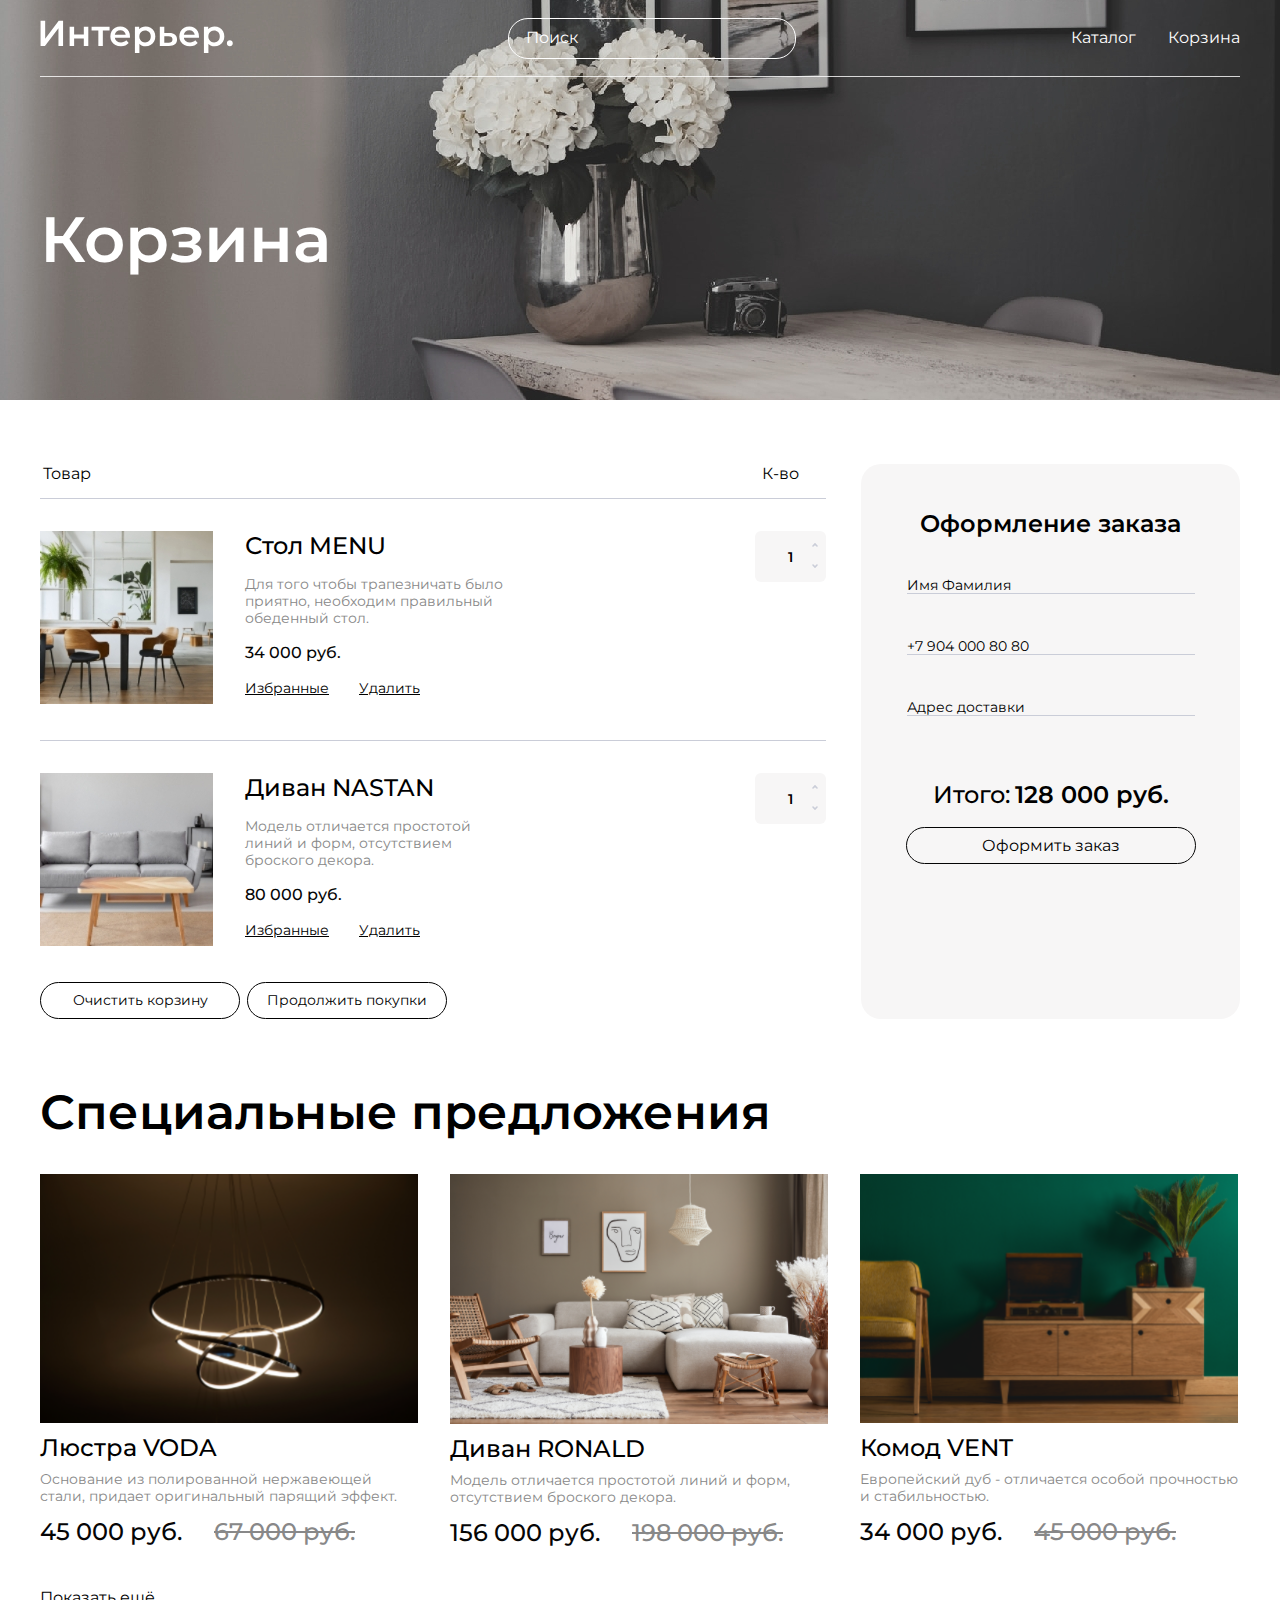
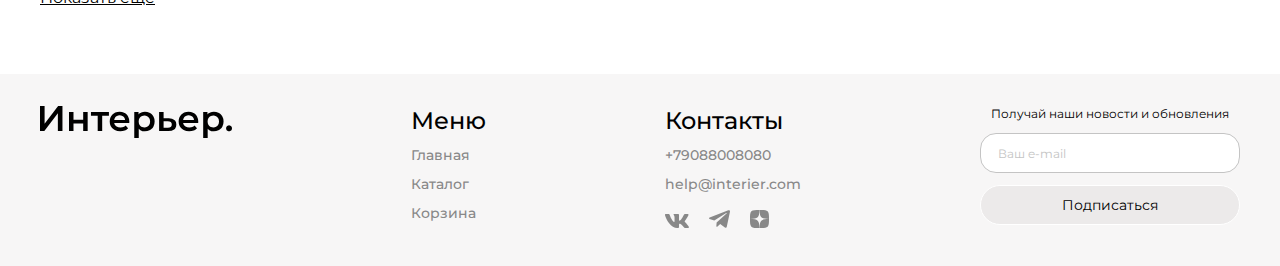
==== commit 5c3d2436: "fix" ====
--- a/cart.html
+++ b/cart.html
@@ -39,68 +39,65 @@
 
     <section class="cart-body center">
         <div class="cart">
-            <div class="cart__heading">
-                <p class="cart__heading__text">Товар</p>
-                <p class="cart__heading__text">К-во</p>
-            </div>
-            <article class="cart__product">
-                <div class="cart__product__box">
-                    <div class="cart__product__img"><img src="./images/cart/product1.jpeg" alt=""></div>
-
-                    <div class="cart__product__description">
-                        <h2 class="cart__product__description__heading">Стол MENU</h2>
-                        <p class="cart__product__description__info">Для того чтобы трапезничать было приятно,
+            <div class="cart__heading-top">
+                <p class="cart__text">Товар</p>
+                <p class="cart__text">К-во</p>
+            </div>
+            <article class="cart__product up">
+                <div class="cart__box">
+                    <div class="cart__img"><img src="./images/cart/product1.jpeg" alt=""></div>
+
+                    <div class="cart__description">
+                        <h2 class="cart__heading">Стол MENU</h2>
+                        <p class="cart__info">Для того чтобы трапезничать было приятно,
                             необходим правильный обеденный стол.</p>
-                        <p class="cart__product__description__price">34 000 руб.</p>
-                        <div class="cart__product__description__button-box">
-                            <input class="cart__product__description__button-box__button" type="button"
-                                value="Избранные">
-                            <input class="cart__product__description__button-box__button" type="button" value="Удалить">
+                        <p class="cart__price">34 000 руб.</p>
+                        <div class="cart__button-box-product">
+                            <button class="cart__button-product">Избранные</button>
+                            <button class="cart__button-product">Удалить</button>
+                            
                         </div>
                     </div>
                 </div>
-                <div class="cart__product__count-box">
-                    <input id="numberInput1" type="number" value="1" min="0" name="numberInput1"
-                        class="cart__product__count">
-                    <button class="cart__product__imgup" onclick="numberInput1.stepUp()"><img
-                            src="./images/cart/valueUp.svg" alt="vlue-up"></button>
-                    <button class="cart__product__imgdown" onclick="numberInput1.stepDown()"><img
+                <div class="cart__count-box">
+                    <input id="numberInput1" type="number" value="1" min="0" name="numberInput1" class="cart__count">
+                    <button class="cart__imgup" onclick="numberInput1.stepUp()"><img src="./images/cart/valueUp.svg"
+                            alt="vlue-up"></button>
+                    <button class="cart__imgdown" onclick="numberInput1.stepDown()"><img
                             src="./images/cart/valueDown.svg" alt="value-down"></button>
                 </div>
             </article>
 
-            <article class="cart__product">
-                <div class="cart__product__box">
-                    <div class="cart__product__img"><img src="./images/cart/product2.jpeg" alt=""></div>
-
-                    <div class="cart__product__description">
-                        <h2 class="cart__product__description__heading">Диван NASTAN</h2>
-                        <p class="cart__product__description__info">Модель отличается простотой линий и форм,
+            <article class="cart__product up">
+                <div class="cart__box">
+                    <div class="cart__img"><img src="./images/cart/product2.jpeg" alt=""></div>
+
+                    <div class="cart__description">
+                        <h2 class="cart__heading">Диван NASTAN</h2>
+                        <p class="cart__info">Модель отличается простотой линий и форм,
                             отсутствием броского декора.</p>
-                        <p class="cart__product__description__price">80 000 руб.</p>
-                        <div class="cart__product__description__button-box">
-                            <input class="cart__product__description__button-box__button" type="button"
-                                value="Избранные">
-                            <input class="cart__product__description__button-box__button" type="button" value="Удалить">
+                        <p class="cart__price">80 000 руб.</p>
+                        <div class="cart__button-box-product">
+                            <button class="cart__button-product">Избранные</button>
+                            <button class="cart__button-product">Удалить</button>
                         </div>
                     </div>
 
                 </div>
-                <div class="cart__product__count-box">
-                    <input id="numberInput2" type="number" value="1" min="0" name="numberInput2"
-                        class="cart__product__count">
-                    <button class="cart__product__imgup" onclick="numberInput2.stepUp()"><img
-                            src="./images/cart/valueUp.svg" alt="vlue-up"></button>
-                    <button class="cart__product__imgdown" onclick="numberInput2.stepDown()"><img
+                <div class="cart__count-box">
+                    <input id="numberInput2" type="number" value="1" min="0" name="numberInput2" class="cart__count">
+                    <button class="cart__imgup" onclick="numberInput2.stepUp()"><img src="./images/cart/valueUp.svg"
+                            alt="vlue-up"></button>
+                    <button class="cart__imgdown" onclick="numberInput2.stepDown()"><img
                             src="./images/cart/valueDown.svg" alt="value-down"></button>
                 </div>
             </article>
             <div class="cart__button-box">
-                <!-- <input class="cart__button-box__button" type="button" value="Очистить корзину"> -->
-                <button class="cart__button-box__button" type="reset">Очистить корзину</button>
-
-                <button class="cart__button-box__button">
-                    <a class="cart__button-box__button__link" href="catalog.html">Продолжить покупки</a>
+                
+                <button class="cart__button" type="reset">Очистить корзину</button>
+
+                <button class="cart__button">
+                    <a class="cart__link" href="catalog.html">Продолжить покупки</a>
                 </button>
             </div>
         </div>
--- a/CSS/style.css
+++ b/CSS/style.css
@@ -102,16 +102,7 @@
 .menu__window:hover .menu__cart {
   display: block;
 }
-.menu__cart {
-  display: none;
-  position: absolute;
-  background-color: #FFFFFF;
-  padding: 40px 48px;
-  min-width: 573px;
-  top: 66px;
-  right: 0px;
-}
-.menu__cart__bridge {
+.menu__bridge {
   position: absolute;
   background: transparent;
   height: 56px;
@@ -119,122 +110,69 @@
   top: -53px;
   right: 0px;
 }
-.menu__cart__product {
-  max-width: 786px;
-  display: flex;
-  justify-content: space-between;
-  padding: 24px 0px;
-}
-.menu__cart__product__count-box {
-  position: relative;
-}
-.menu__cart__product__imgup {
-  position: absolute;
-  display: flex;
-  flex-direction: column;
-  right: 3px;
-  top: 6px;
-  border: none;
-  background: #F7F6F6;
-}
-.menu__cart__product__imgdown {
-  position: absolute;
-  display: flex;
-  flex-direction: column;
-  right: 3px;
-  top: 27px;
-  border: none;
-  background: #F7F6F6;
-}
-.menu__cart__product__count {
-  position: relative;
-  color: rgb(0, 0, 0);
-  font-size: 14px;
-  font-weight: 600;
-  line-height: 210%;
-  text-align: center;
-  width: 71px;
-  height: 51px;
-  border-radius: 6px;
-  border: none;
-  background: #F7F6F6;
-  cursor: pointer;
-}
-.menu__cart__product__count::-webkit-outer-spin-button, .menu__cart__product__count::-webkit-inner-spin-button {
-  -webkit-appearance: none;
-}
-.menu__cart__product__box {
-  display: flex;
-  gap: 32px;
-  justify-content: space-between;
-}
-.menu__cart__product__box__description {
-  display: flex;
-  flex-direction: column;
-  gap: 16px;
-}
-.menu__cart__product__box__description__heading {
-  color: rgb(0, 0, 0);
-  font-size: 24px;
-  font-weight: 500;
-  line-height: 29px;
-}
-.menu__cart__product__box__description__price {
-  color: rgb(5, 5, 5);
-  font-size: 16px;
-  font-weight: 500;
-  line-height: 20px;
-}
-.menu__cart__product__box__description__button-box {
+.menu__cart {
+  display: none;
+  position: absolute;
+  background-color: #FFFFFF;
+  padding: 40px 48px;
+  max-width: 573px;
+  top: 66px;
+  right: 0px;
+}
+.menu__product {
+  display: flex;
+  padding-bottom: 24px;
+  gap: 48px;
+}
+.menu__button-box-product {
   display: flex;
   gap: 30px;
-}
-.menu__cart__product__box__description__button-box__button {
-  color: rgb(0, 0, 0);
-  font-size: 14px;
-  font-weight: 400;
-  text-decoration: underline;
-  background: none;
-  border: none;
-}
-.menu__cart__product__box__description__button-box__button:active {
-  text-decoration: none;
-}
-.menu__cart__box {
+  padding-top: 54px;
+}
+
+.window-up {
+  border-top: 0.5px solid rgb(202, 205, 216);
+  padding-top: 24px;
+}
+
+.window-cart__box {
   display: flex;
   align-items: center;
   justify-content: space-between;
 }
-.menu__cart__box__info {
+.window-cart__info {
   display: flex;
   gap: 11px;
 }
-.menu__cart__box__info__heading {
+.window-cart__heading {
   color: rgb(0, 0, 0);
   font-size: 24px;
   font-weight: 400;
   line-height: 29px;
 }
-.menu__cart__box__info__price {
+.window-cart__price {
   color: rgb(0, 0, 0);
   font-size: 24px;
   font-weight: 600;
   line-height: 29px;
 }
-.menu__cart__box__button {
+.window-cart__button {
   box-sizing: border-box;
   border: 1px solid rgb(4, 4, 4);
   background: transparent;
   border-radius: 50px;
   width: 207px;
   height: 40px;
+}
+.window-cart__button:hover a {
+  color: #FFFFFF;
+}
+.window-cart__button-link {
   color: rgb(0, 0, 0);
   font-size: 16px;
   font-weight: 400;
   line-height: 20px;
-}
-.menu__cart__box__button:active {
-  background: gray;
+  text-decoration: none;
 }
 
 .internal-links {
@@ -1692,7 +1630,7 @@
 .cart {
   margin-top: 64px;
 }
-.cart__heading {
+.cart__heading-top {
   display: flex;
   justify-content: space-between;
   max-width: 756px;
@@ -1705,17 +1643,16 @@
   line-height: 20px;
 }
 .cart__product {
-  max-width: 786px;
+  min-width: 786px;
   display: flex;
   justify-content: space-between;
   padding-top: 32px;
   padding-bottom: 32px;
-  border-top: 0.5px solid rgb(202, 205, 216);
-}
-.cart__product__count-box {
-  position: relative;
-}
-.cart__product__imgup {
+}
+.cart__count-box {
+  position: relative;
+}
+.cart__imgup {
   position: absolute;
   display: flex;
   flex-direction: column;
@@ -1724,7 +1661,7 @@
   border: none;
   background: #F7F6F6;
 }
-.cart__product__imgdown {
+.cart__imgdown {
   position: absolute;
   display: flex;
   flex-direction: column;
@@ -1733,7 +1670,7 @@
   border: none;
   background: #F7F6F6;
 }
-.cart__product__count {
+.cart__count {
   position: relative;
   color: rgb(0, 0, 0);
   font-size: 14px;
@@ -1747,36 +1684,43 @@
   background: #F7F6F6;
   cursor: pointer;
 }
-.cart__product__count::-webkit-outer-spin-button, .cart__product__count::-webkit-inner-spin-button {
+.cart__count::-webkit-outer-spin-button, .cart__count::-webkit-inner-spin-button {
   -webkit-appearance: none;
 }
-.cart__product__box {
+.cart__box {
   display: flex;
   gap: 32px;
 }
-.cart__product__box__description {
+.cart__description {
   display: flex;
   flex-direction: column;
   gap: 16px;
 }
-.cart__product__box__description__heading {
+.cart__heading {
   color: rgb(0, 0, 0);
   font-size: 24px;
   font-weight: 500;
   line-height: 29px;
-}
-.cart__product__box__description__info {
+  text-wrap: nowrap;
+}
+.cart__info {
   color: rgb(136, 136, 136);
   font-size: 14px;
   font-weight: 400;
   line-height: 17px;
   width: 276px;
 }
-.cart__product__box__description__button-box {
+.cart__price {
+  color: rgb(5, 5, 5);
+  font-size: 16px;
+  font-weight: 500;
+  line-height: 20px;
+}
+.cart__button-box-product {
   display: flex;
   gap: 30px;
 }
-.cart__product__box__description__button-box__button {
+.cart__button-product {
   color: rgb(0, 0, 0);
   font-size: 14px;
   font-weight: 400;
@@ -1784,14 +1728,14 @@
   background: none;
   border: none;
 }
-.cart__product__box__description__button-box__button:active {
+.cart__button-product:active {
   text-decoration: none;
 }
 .cart__button-box {
   display: flex;
   gap: 7px;
 }
-.cart__button-box__button {
+.cart__button {
   box-sizing: border-box;
   background-color: #FFFFFF;
   border: 1px solid rgb(0, 0, 0);
@@ -1802,10 +1746,10 @@
   font-weight: 400;
   line-height: 17px;
 }
-.cart__button-box__button:hover > .cart__button-box__button__link {
+.cart__button:hover > a {
   color: #FFFFFF;
 }
-.cart__button-box__button__link {
+.cart__link {
   color: rgb(0, 0, 0);
   font-size: 14px;
   font-weight: 400;
